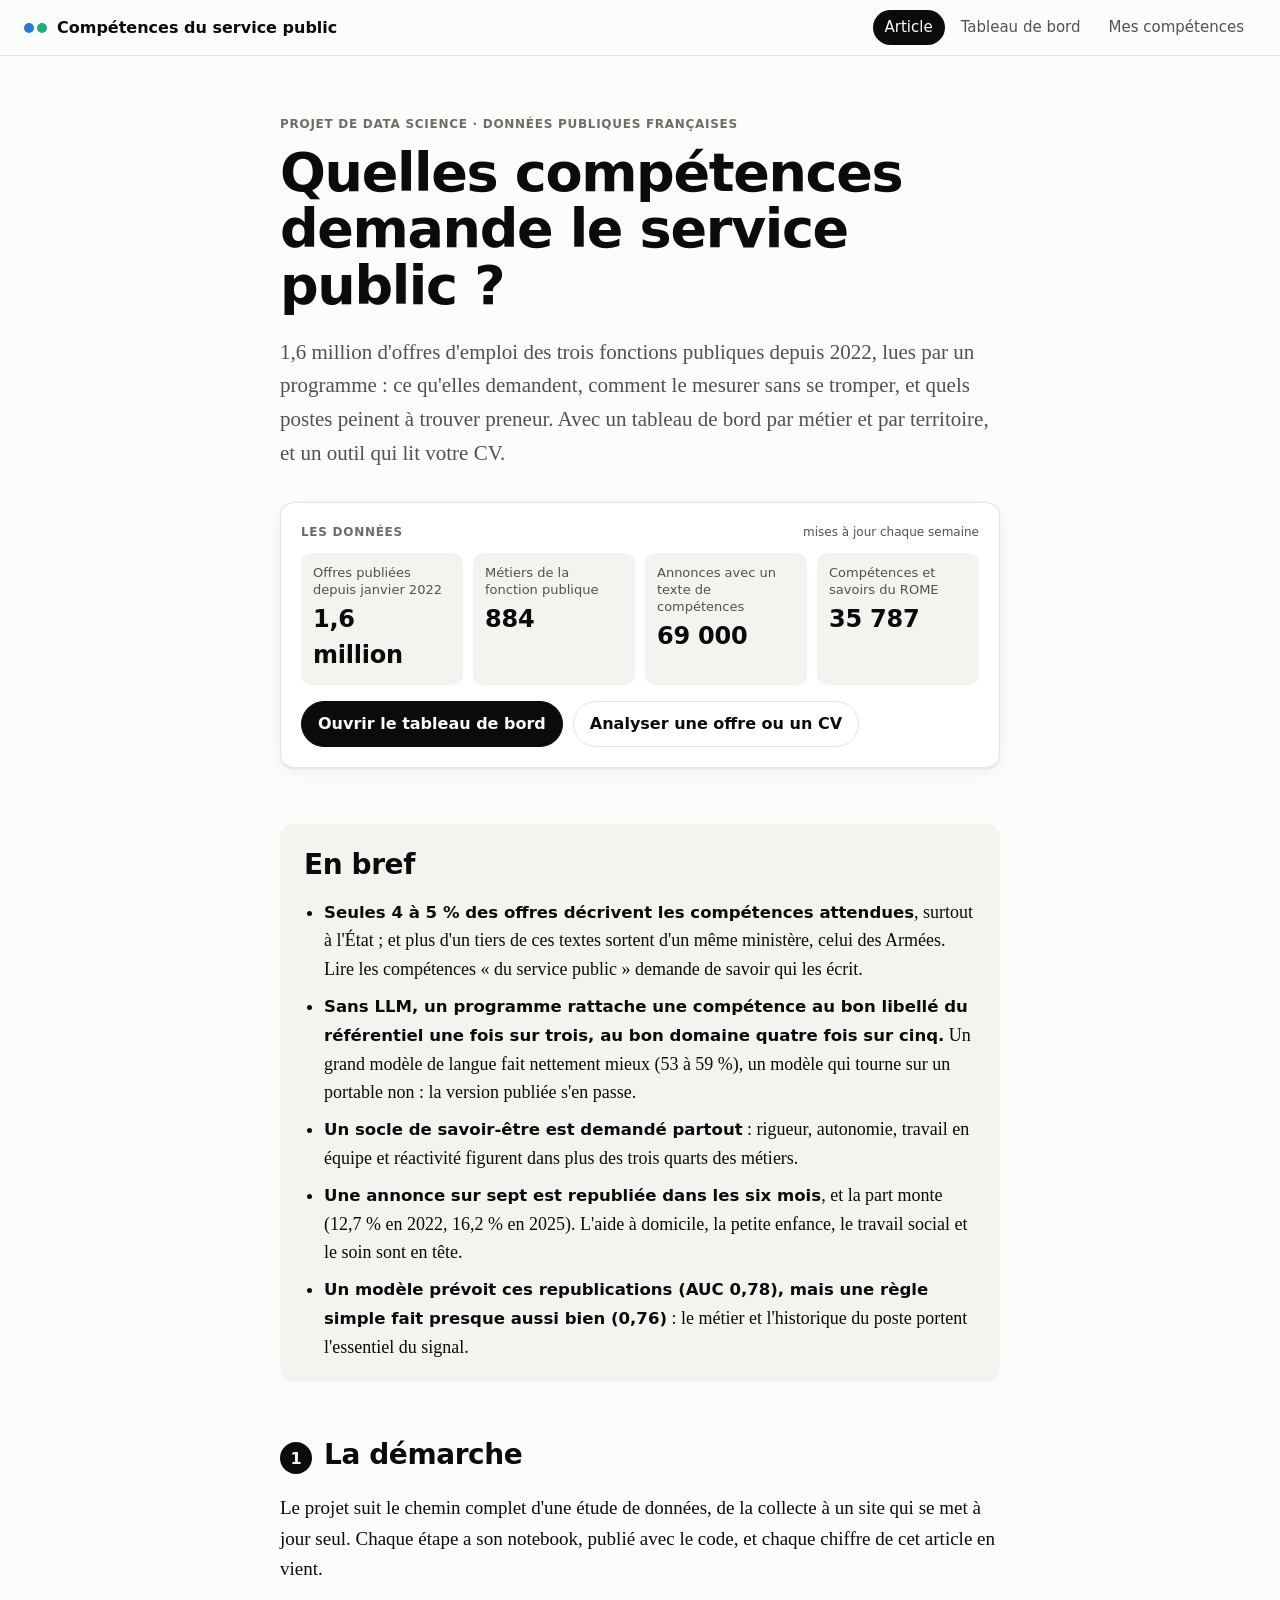
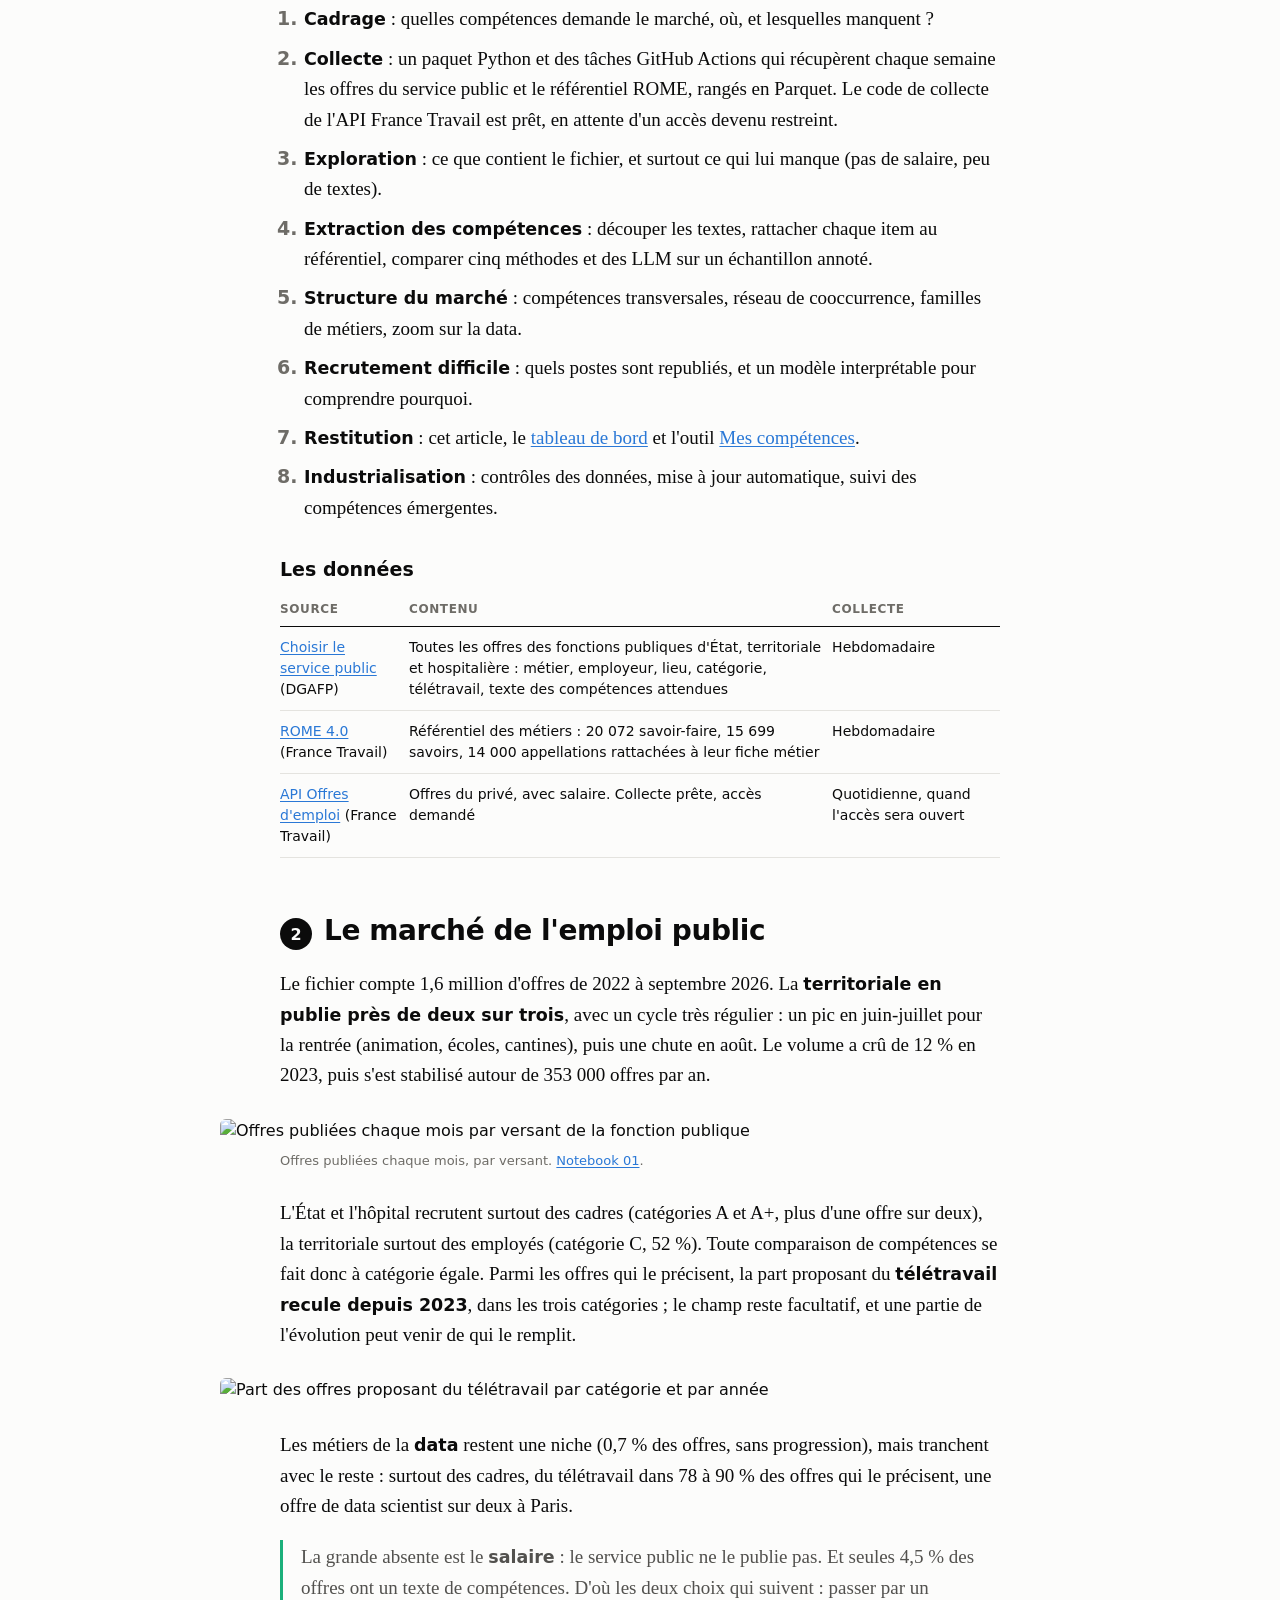
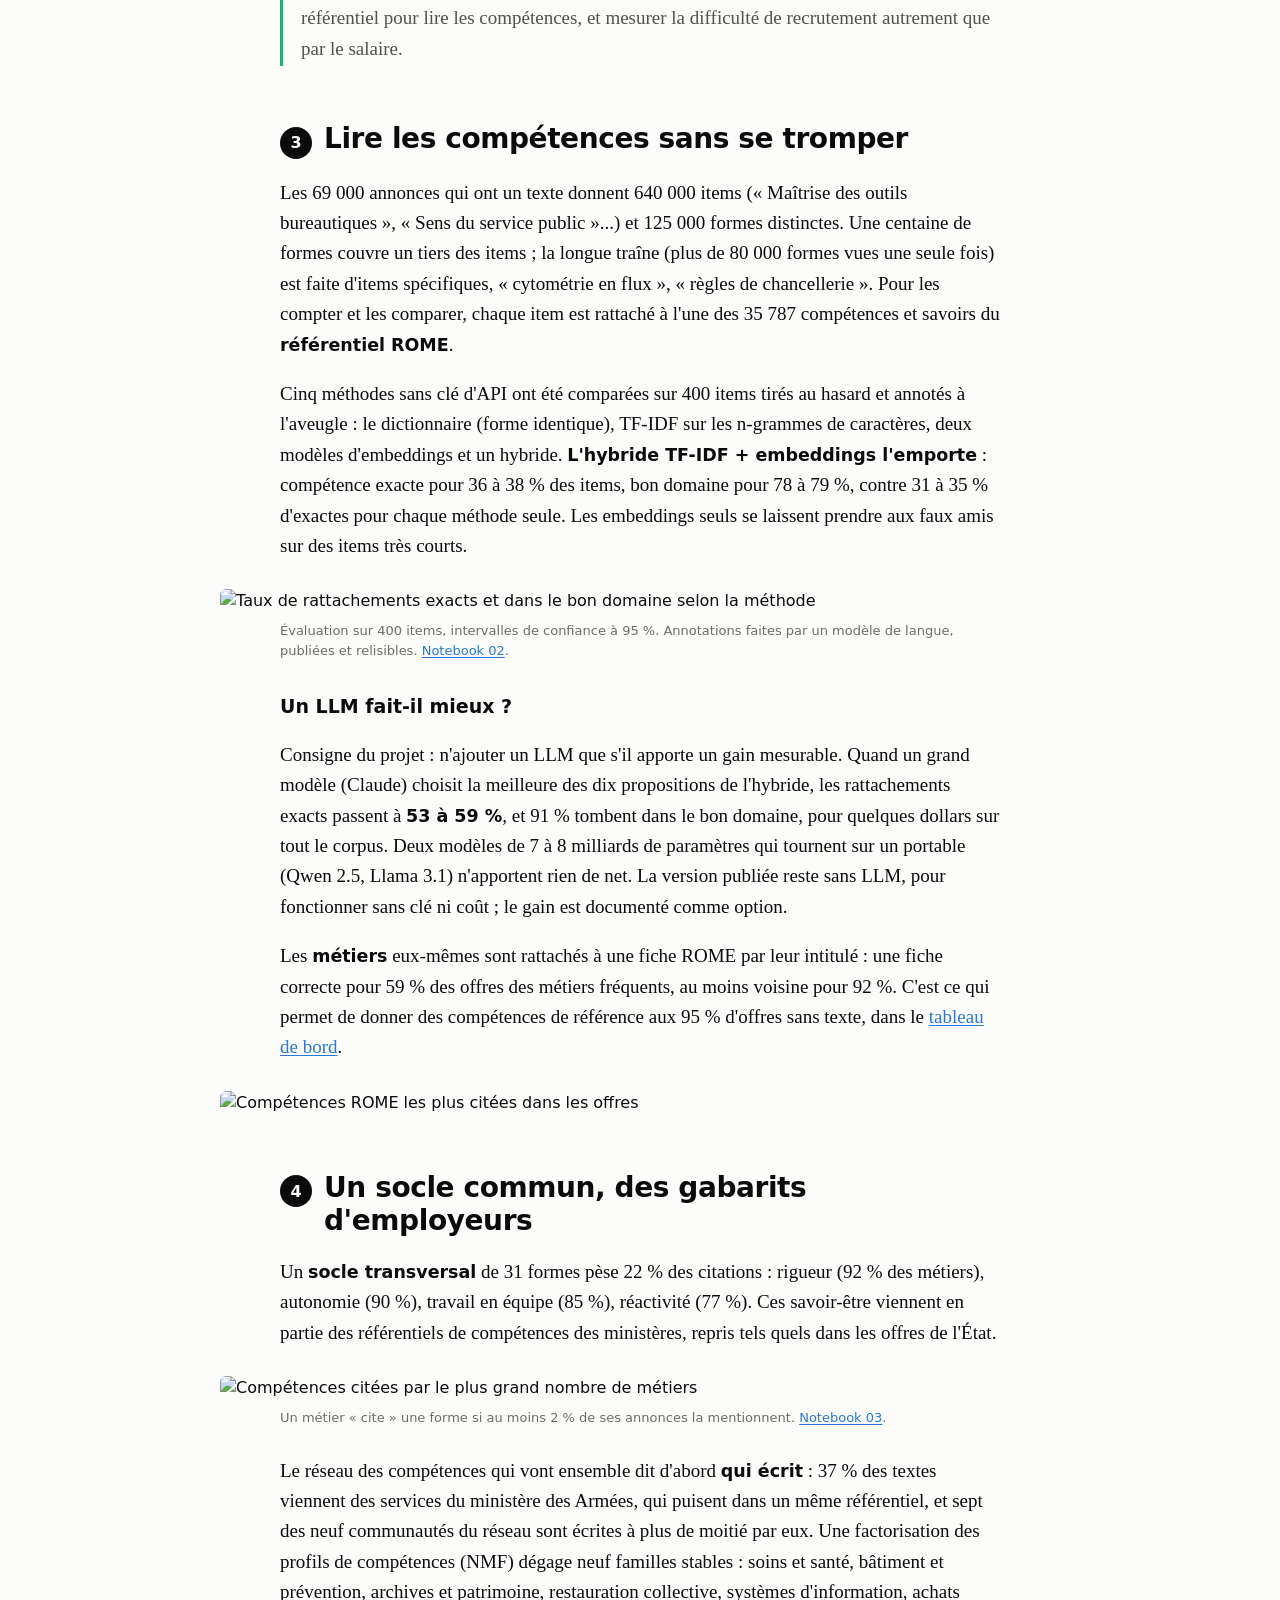
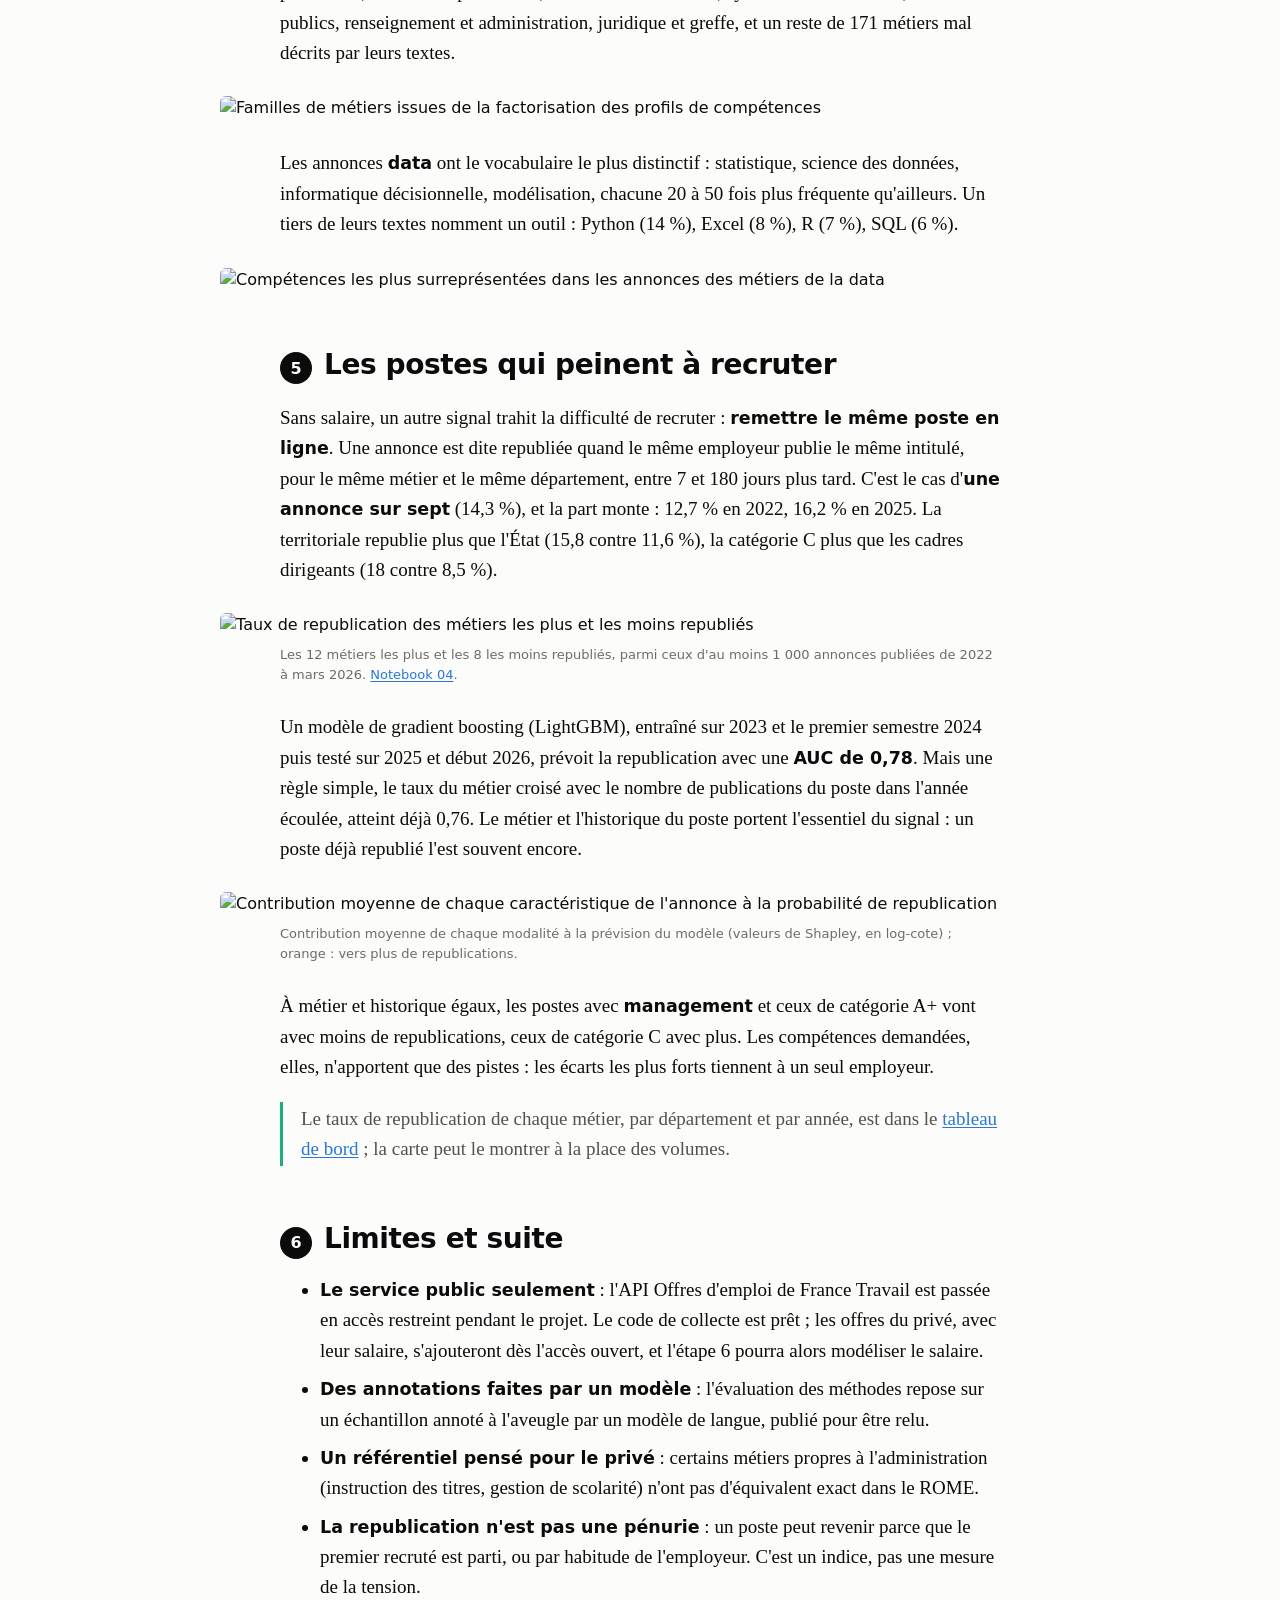
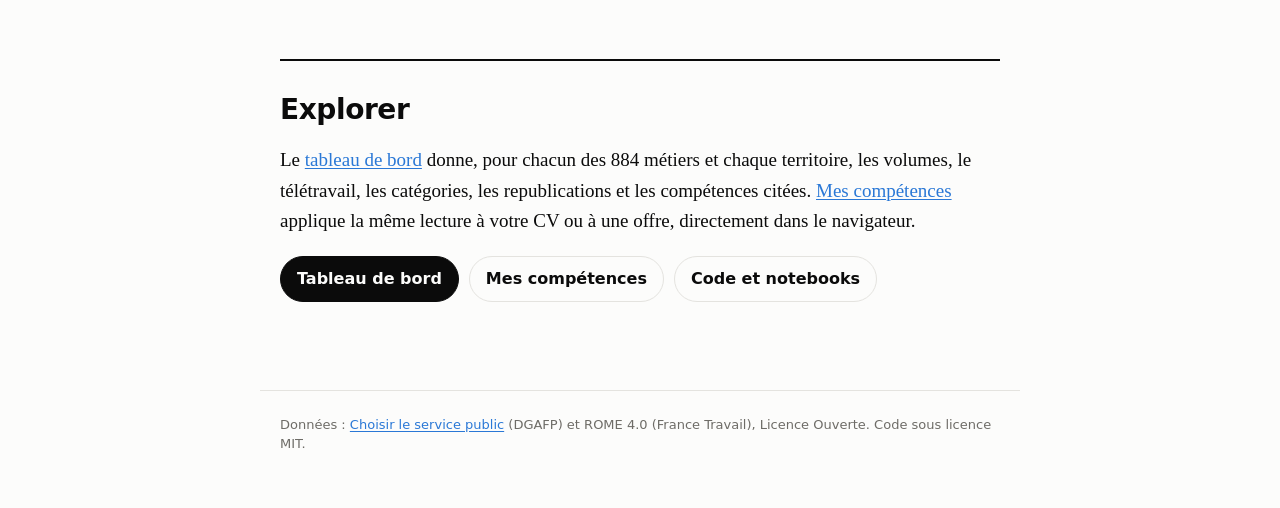
==== site/index.html @ 9ccea57e "Site : article, tableau de bord par métier et territoire, outil « Mes compétences » (étape 7) Co-Aut" ====
<!doctype html>
<html lang="fr">
<head>
  <meta charset="utf-8">
  <meta name="viewport" content="width=device-width, initial-scale=1">
  <title>Quelles compétences demande le service public ?</title>
  <meta name="description" content="Un projet de data science sur 1,6 million d'offres d'emploi de la fonction publique : extraire les compétences demandées par NLP, décrire le marché, repérer les postes qui peinent à recruter.">
  <link rel="icon" href="favicon.svg" type="image/svg+xml">
  <link rel="stylesheet" href="css/style.css">
  <link rel="stylesheet" href="css/article.css">
</head>
<body>
  <header class="entete">
    <a class="marque" href="index.html"><span class="pastilles"><i style="background:var(--bleu)"></i><i style="background:var(--aqua)"></i></span><span class="titre">Compétences du service public</span></a>
    <nav>
      <a href="index.html" aria-current="page">Article</a>
      <a href="tableau.html">Tableau de bord</a>
      <a href="outil.html">Mes compétences</a>
    </nav>
  </header>

  <main class="article">
    <section class="ouverture">
      <p class="etiquette">Projet de data science · données publiques françaises</p>
      <h1>Quelles compétences demande le service public&nbsp;?</h1>
      <p class="chapeau">1,6 million d'offres d'emploi des trois fonctions publiques depuis 2022, lues par un programme&nbsp;: ce qu'elles demandent, comment le mesurer sans se tromper, et quels postes peinent à trouver preneur. Avec un tableau de bord par métier et par territoire, et un outil qui lit votre CV.</p>

      <div class="bandeau">
        <div class="bandeau-tete">
          <span class="etiquette">Les données</span>
          <span class="tres-petit discret" id="maj">mises à jour chaque semaine</span>
        </div>
        <div class="tuiles">
          <div class="tuile"><span class="tuile-libelle">Offres publiées depuis janvier 2022</span><span class="tuile-valeur" data-chiffre="offres">1,6 million</span></div>
          <div class="tuile"><span class="tuile-libelle">Métiers de la fonction publique</span><span class="tuile-valeur" data-chiffre="metiers">884</span></div>
          <div class="tuile"><span class="tuile-libelle">Annonces avec un texte de compétences</span><span class="tuile-valeur" data-chiffre="textes">69 000</span></div>
          <div class="tuile"><span class="tuile-libelle">Compétences et savoirs du ROME</span><span class="tuile-valeur">35 787</span></div>
        </div>
        <div class="actions">
          <a class="bouton" href="tableau.html">Ouvrir le tableau de bord</a>
          <a class="bouton secondaire" href="outil.html">Analyser une offre ou un CV</a>
        </div>
      </div>
    </section>

    <section class="en-bref">
      <h2>En bref</h2>
      <ul>
        <li><b>Seules 4 à 5 % des offres décrivent les compétences attendues</b>, surtout à l'État&nbsp;; et plus d'un tiers de ces textes sortent d'un même ministère, celui des Armées. Lire les compétences « du service public » demande de savoir qui les écrit.</li>
        <li><b>Sans LLM, un programme rattache une compétence au bon libellé du référentiel une fois sur trois, au bon domaine quatre fois sur cinq.</b> Un grand modèle de langue fait nettement mieux (53 à 59&nbsp;%), un modèle qui tourne sur un portable non&nbsp;: la version publiée s'en passe.</li>
        <li><b>Un socle de savoir-être est demandé partout</b>&nbsp;: rigueur, autonomie, travail en équipe et réactivité figurent dans plus des trois quarts des métiers.</li>
        <li><b>Une annonce sur sept est republiée dans les six mois</b>, et la part monte (12,7&nbsp;% en 2022, 16,2&nbsp;% en 2025). L'aide à domicile, la petite enfance, le travail social et le soin sont en tête.</li>
        <li><b>Un modèle prévoit ces republications (AUC 0,78), mais une règle simple fait presque aussi bien (0,76)</b>&nbsp;: le métier et l'historique du poste portent l'essentiel du signal.</li>
      </ul>
    </section>

    <section>
      <h2><span class="numero">1</span>La démarche</h2>
      <p>Le projet suit le chemin complet d'une étude de données, de la collecte à un site qui se met à jour seul. Chaque étape a son notebook, publié avec le code, et chaque chiffre de cet article en vient.</p>
      <ol class="etapes">
        <li><b>Cadrage</b> : quelles compétences demande le marché, où, et lesquelles manquent&nbsp;?</li>
        <li><b>Collecte</b> : un paquet Python et des tâches GitHub Actions qui récupèrent chaque semaine les offres du service public et le référentiel ROME, rangés en Parquet. Le code de collecte de l'API France Travail est prêt, en attente d'un accès devenu restreint.</li>
        <li><b>Exploration</b> : ce que contient le fichier, et surtout ce qui lui manque (pas de salaire, peu de textes).</li>
        <li><b>Extraction des compétences</b> : découper les textes, rattacher chaque item au référentiel, comparer cinq méthodes et des LLM sur un échantillon annoté.</li>
        <li><b>Structure du marché</b> : compétences transversales, réseau de cooccurrence, familles de métiers, zoom sur la data.</li>
        <li><b>Recrutement difficile</b> : quels postes sont republiés, et un modèle interprétable pour comprendre pourquoi.</li>
        <li><b>Restitution</b> : cet article, le <a href="tableau.html">tableau de bord</a> et l'outil <a href="outil.html">Mes compétences</a>.</li>
        <li><b>Industrialisation</b> : contrôles des données, mise à jour automatique, suivi des compétences émergentes.</li>
      </ol>

      <h3>Les données</h3>
      <div class="tableau-defilant">
        <table class="sources">
          <thead><tr><th>Source</th><th>Contenu</th><th>Collecte</th></tr></thead>
          <tbody>
            <tr><td><a href="https://www.data.gouv.fr/datasets/les-offres-diffusees-sur-choisir-le-service-public">Choisir le service public</a> (DGAFP)</td><td>Toutes les offres des fonctions publiques d'État, territoriale et hospitalière : métier, employeur, lieu, catégorie, télétravail, texte des compétences attendues</td><td>Hebdomadaire</td></tr>
            <tr><td><a href="https://www.data.gouv.fr/datasets/repertoire-operationnel-des-metiers-et-des-emplois-rome">ROME 4.0</a> (France Travail)</td><td>Référentiel des métiers : 20 072 savoir-faire, 15 699 savoirs, 14 000 appellations rattachées à leur fiche métier</td><td>Hebdomadaire</td></tr>
            <tr><td><a href="https://francetravail.io/data/api/offres-emploi">API Offres d'emploi</a> (France Travail)</td><td>Offres du privé, avec salaire. Collecte prête, accès demandé</td><td>Quotidienne, quand l'accès sera ouvert</td></tr>
          </tbody>
        </table>
      </div>
    </section>

    <section>
      <h2><span class="numero">2</span>Le marché de l'emploi public</h2>
      <p>Le fichier compte 1,6 million d'offres de 2022 à septembre 2026. La <b>territoriale en publie près de deux sur trois</b>, avec un cycle très régulier&nbsp;: un pic en juin-juillet pour la rentrée (animation, écoles, cantines), puis une chute en août. Le volume a crû de 12&nbsp;% en 2023, puis s'est stabilisé autour de 353&nbsp;000 offres par an.</p>
      <figure>
        <img src="figures/02_offres_par_mois.png" alt="Offres publiées chaque mois par versant de la fonction publique" loading="lazy">
        <figcaption>Offres publiées chaque mois, par versant. <a href="https://github.com/nitescuale/offres-emploi-competences/blob/main/notebooks/01_exploration.ipynb">Notebook 01</a>.</figcaption>
      </figure>
      <p>L'État et l'hôpital recrutent surtout des cadres (catégories A et A+, plus d'une offre sur deux), la territoriale surtout des employés (catégorie C, 52&nbsp;%). Toute comparaison de compétences se fait donc à catégorie égale. Parmi les offres qui le précisent, la part proposant du <b>télétravail recule depuis 2023</b>, dans les trois catégories&nbsp;; le champ reste facultatif, et une partie de l'évolution peut venir de qui le remplit.</p>
      <figure>
        <img src="figures/05_teletravail.png" alt="Part des offres proposant du télétravail par catégorie et par année" loading="lazy">
      </figure>
      <p>Les métiers de la <b>data</b> restent une niche (0,7&nbsp;% des offres, sans progression), mais tranchent avec le reste&nbsp;: surtout des cadres, du télétravail dans 78 à 90&nbsp;% des offres qui le précisent, une offre de data scientist sur deux à Paris.</p>
      <p class="aparte">La grande absente est le <b>salaire</b>&nbsp;: le service public ne le publie pas. Et seules 4,5&nbsp;% des offres ont un texte de compétences. D'où les deux choix qui suivent&nbsp;: passer par un référentiel pour lire les compétences, et mesurer la difficulté de recrutement autrement que par le salaire.</p>
    </section>

    <section>
      <h2><span class="numero">3</span>Lire les compétences sans se tromper</h2>
      <p>Les 69&nbsp;000 annonces qui ont un texte donnent 640&nbsp;000 items (« Maîtrise des outils bureautiques », « Sens du service public »...) et 125&nbsp;000 formes distinctes. Une centaine de formes couvre un tiers des items&nbsp;; la longue traîne (plus de 80&nbsp;000 formes vues une seule fois) est faite d'items spécifiques, «&nbsp;cytométrie en flux&nbsp;», «&nbsp;règles de chancellerie&nbsp;». Pour les compter et les comparer, chaque item est rattaché à l'une des 35&nbsp;787 compétences et savoirs du <b>référentiel ROME</b>.</p>
      <p>Cinq méthodes sans clé d'API ont été comparées sur 400 items tirés au hasard et annotés à l'aveugle&nbsp;: le dictionnaire (forme identique), TF-IDF sur les n-grammes de caractères, deux modèles d'embeddings et un hybride. <b>L'hybride TF-IDF + embeddings l'emporte</b>&nbsp;: compétence exacte pour 36 à 38&nbsp;% des items, bon domaine pour 78 à 79&nbsp;%, contre 31 à 35&nbsp;% d'exactes pour chaque méthode seule. Les embeddings seuls se laissent prendre aux faux amis sur des items très courts.</p>
      <figure>
        <img src="figures/10_evaluation_methodes.png" alt="Taux de rattachements exacts et dans le bon domaine selon la méthode" loading="lazy">
        <figcaption>Évaluation sur 400 items, intervalles de confiance à 95&nbsp;%. Annotations faites par un modèle de langue, publiées et relisibles. <a href="https://github.com/nitescuale/offres-emploi-competences/blob/main/notebooks/02_competences.ipynb">Notebook 02</a>.</figcaption>
      </figure>
      <h3>Un LLM fait-il mieux&nbsp;?</h3>
      <p>Consigne du projet&nbsp;: n'ajouter un LLM que s'il apporte un gain mesurable. Quand un grand modèle (Claude) choisit la meilleure des dix propositions de l'hybride, les rattachements exacts passent à <b>53 à 59&nbsp;%</b>, et 91&nbsp;% tombent dans le bon domaine, pour quelques dollars sur tout le corpus. Deux modèles de 7 à 8 milliards de paramètres qui tournent sur un portable (Qwen 2.5, Llama 3.1) n'apportent rien de net. La version publiée reste sans LLM, pour fonctionner sans clé ni coût&nbsp;; le gain est documenté comme option.</p>
      <p>Les <b>métiers</b> eux-mêmes sont rattachés à une fiche ROME par leur intitulé&nbsp;: une fiche correcte pour 59&nbsp;% des offres des métiers fréquents, au moins voisine pour 92&nbsp;%. C'est ce qui permet de donner des compétences de référence aux 95&nbsp;% d'offres sans texte, dans le <a href="tableau.html">tableau de bord</a>.</p>
      <figure>
        <img src="figures/13_competences_top.png" alt="Compétences ROME les plus citées dans les offres" loading="lazy">
      </figure>
    </section>

    <section>
      <h2><span class="numero">4</span>Un socle commun, des gabarits d'employeurs</h2>
      <p>Un <b>socle transversal</b> de 31 formes pèse 22&nbsp;% des citations&nbsp;: rigueur (92&nbsp;% des métiers), autonomie (90&nbsp;%), travail en équipe (85&nbsp;%), réactivité (77&nbsp;%). Ces savoir-être viennent en partie des référentiels de compétences des ministères, repris tels quels dans les offres de l'État.</p>
      <figure>
        <img src="figures/14_competences_transversales.png" alt="Compétences citées par le plus grand nombre de métiers" loading="lazy">
        <figcaption>Un métier « cite » une forme si au moins 2&nbsp;% de ses annonces la mentionnent. <a href="https://github.com/nitescuale/offres-emploi-competences/blob/main/notebooks/03_structure.ipynb">Notebook 03</a>.</figcaption>
      </figure>
      <p>Le réseau des compétences qui vont ensemble dit d'abord <b>qui écrit</b>&nbsp;: 37&nbsp;% des textes viennent des services du ministère des Armées, qui puisent dans un même référentiel, et sept des neuf communautés du réseau sont écrites à plus de moitié par eux. Une factorisation des profils de compétences (NMF) dégage neuf familles stables&nbsp;: soins et santé, bâtiment et prévention, archives et patrimoine, restauration collective, systèmes d'information, achats publics, renseignement et administration, juridique et greffe, et un reste de 171 métiers mal décrits par leurs textes.</p>
      <figure>
        <img src="figures/17_familles_metiers.png" alt="Familles de métiers issues de la factorisation des profils de compétences" loading="lazy">
      </figure>
      <p>Les annonces <b>data</b> ont le vocabulaire le plus distinctif&nbsp;: statistique, science des données, informatique décisionnelle, modélisation, chacune 20 à 50 fois plus fréquente qu'ailleurs. Un tiers de leurs textes nomment un outil&nbsp;: Python (14&nbsp;%), Excel (8&nbsp;%), R (7&nbsp;%), SQL (6&nbsp;%).</p>
      <figure>
        <img src="figures/18_competences_data.png" alt="Compétences les plus surreprésentées dans les annonces des métiers de la data" loading="lazy">
      </figure>
    </section>

    <section>
      <h2><span class="numero">5</span>Les postes qui peinent à recruter</h2>
      <p>Sans salaire, un autre signal trahit la difficulté de recruter&nbsp;: <b>remettre le même poste en ligne</b>. Une annonce est dite republiée quand le même employeur publie le même intitulé, pour le même métier et le même département, entre 7 et 180 jours plus tard. C'est le cas d'<b>une annonce sur sept</b> (14,3&nbsp;%), et la part monte&nbsp;: 12,7&nbsp;% en 2022, 16,2&nbsp;% en 2025. La territoriale republie plus que l'État (15,8 contre 11,6&nbsp;%), la catégorie C plus que les cadres dirigeants (18 contre 8,5&nbsp;%).</p>
      <figure>
        <img src="figures/19_republication_metiers.png" alt="Taux de republication des métiers les plus et les moins republiés" loading="lazy">
        <figcaption>Les 12 métiers les plus et les 8 les moins republiés, parmi ceux d'au moins 1&nbsp;000 annonces publiées de 2022 à mars 2026. <a href="https://github.com/nitescuale/offres-emploi-competences/blob/main/notebooks/04_recrutement.ipynb">Notebook 04</a>.</figcaption>
      </figure>
      <p>Un modèle de gradient boosting (LightGBM), entraîné sur 2023 et le premier semestre 2024 puis testé sur 2025 et début 2026, prévoit la republication avec une <b>AUC de 0,78</b>. Mais une règle simple, le taux du métier croisé avec le nombre de publications du poste dans l'année écoulée, atteint déjà 0,76. Le métier et l'historique du poste portent l'essentiel du signal&nbsp;: un poste déjà republié l'est souvent encore.</p>
      <figure>
        <img src="figures/22_effets_republication.png" alt="Contribution moyenne de chaque caractéristique de l'annonce à la probabilité de republication" loading="lazy">
        <figcaption>Contribution moyenne de chaque modalité à la prévision du modèle (valeurs de Shapley, en log-cote)&nbsp;; orange&nbsp;: vers plus de republications.</figcaption>
      </figure>
      <p>À métier et historique égaux, les postes avec <b>management</b> et ceux de catégorie A+ vont avec moins de republications, ceux de catégorie C avec plus. Les compétences demandées, elles, n'apportent que des pistes&nbsp;: les écarts les plus forts tiennent à un seul employeur.</p>
      <p class="aparte">Le taux de republication de chaque métier, par département et par année, est dans le <a href="tableau.html">tableau de bord</a>&nbsp;; la carte peut le montrer à la place des volumes.</p>
    </section>

    <section>
      <h2><span class="numero">6</span>Limites et suite</h2>
      <ul>
        <li><b>Le service public seulement</b>&nbsp;: l'API Offres d'emploi de France Travail est passée en accès restreint pendant le projet. Le code de collecte est prêt&nbsp;; les offres du privé, avec leur salaire, s'ajouteront dès l'accès ouvert, et l'étape 6 pourra alors modéliser le salaire.</li>
        <li><b>Des annotations faites par un modèle</b>&nbsp;: l'évaluation des méthodes repose sur un échantillon annoté à l'aveugle par un modèle de langue, publié pour être relu.</li>
        <li><b>Un référentiel pensé pour le privé</b>&nbsp;: certains métiers propres à l'administration (instruction des titres, gestion de scolarité) n'ont pas d'équivalent exact dans le ROME.</li>
        <li><b>La republication n'est pas une pénurie</b>&nbsp;: un poste peut revenir parce que le premier recruté est parti, ou par habitude de l'employeur. C'est un indice, pas une mesure de la tension.</li>
      </ul>
    </section>

    <section class="conclusion">
      <h2>Explorer</h2>
      <p>Le <a href="tableau.html">tableau de bord</a> donne, pour chacun des 884 métiers et chaque territoire, les volumes, le télétravail, les catégories, les republications et les compétences citées. <a href="outil.html">Mes compétences</a> applique la même lecture à votre CV ou à une offre, directement dans le navigateur.</p>
      <div class="liens">
        <a class="bouton" href="tableau.html">Tableau de bord</a>
        <a class="bouton secondaire" href="outil.html">Mes compétences</a>
        <a class="bouton secondaire" href="https://github.com/nitescuale/offres-emploi-competences">Code et notebooks</a>
      </div>
    </section>
  </main>

  <footer class="pied">
    <p>Données : <a href="https://www.data.gouv.fr/datasets/les-offres-diffusees-sur-choisir-le-service-public">Choisir le service public</a> (DGAFP) et ROME 4.0 (France Travail), Licence Ouverte. Code sous licence MIT.</p>
  </footer>

  <script src="js/commun.js"></script>
  <script src="js/article.js"></script>
</body>
</html>
---- site/css/style.css ----
/* Quelles compétences demande le service public ? Feuille de style commune aux pages du site. */

:root {
  --fond: #fcfcfb;
  --surface: #ffffff;
  --surface-2: #f4f3ef;
  --texte: #0b0b0b;
  --texte-2: #52514e;
  --texte-3: #6e6c67;
  --grille: #e4e3df;
  --bleu: #2a78d6;
  --orange: #eb6834;
  --aqua: #1baf7a;
  --rouge: #c8402a;
  --bleu-pale: #cde2fb;
  --alerte-fond: #fdf0e8;
  --alerte-texte: #8a3a16;
  --rayon: 10px;
  --ombre: 0 1px 2px rgba(11, 11, 11, 0.06), 0 4px 16px rgba(11, 11, 11, 0.06);
  --entete: rgba(252, 252, 251, 0.92);
  --sans: system-ui, -apple-system, "Segoe UI", Roboto, "Helvetica Neue", Arial, sans-serif;
  --serif: "Iowan Old Style", "Charter", "Source Serif Pro", Georgia, "Times New Roman", serif;
  color-scheme: light;
}

/* Mode sombre : mêmes teintes, pas d'inversion automatique (palette de référence, pas sombres) */
@media (prefers-color-scheme: dark) {
  :root {
    --fond: #121211;
    --surface: #1a1a19;
    --surface-2: #242422;
    --texte: #f0efec;
    --texte-2: #c3c2b7;
    --texte-3: #9a988f;
    --grille: #33332f;
    --bleu: #3987e5;
    --orange: #d95926;
    --aqua: #199e70;
    --rouge: #e66767;
    --bleu-pale: #1c3557;
    --alerte-fond: #3a2418;
    --alerte-texte: #f2b797;
    --ombre: 0 1px 2px rgba(0, 0, 0, 0.4), 0 4px 16px rgba(0, 0, 0, 0.3);
    --entete: rgba(18, 18, 17, 0.92);
    color-scheme: dark;
  }
}

* { box-sizing: border-box; }
html { -webkit-text-size-adjust: 100%; }
body {
  margin: 0;
  background: var(--fond);
  color: var(--texte);
  font-family: var(--sans);
  font-size: 16px;
  line-height: 1.5;
}
a { color: var(--bleu); text-underline-offset: 2px; }
a:hover { text-decoration-thickness: 2px; }
[hidden] { display: none !important; }

/* En-tête */
.entete {
  position: sticky;
  top: 0;
  z-index: 1000;
  display: flex;
  align-items: center;
  gap: 24px;
  padding: 0 24px;
  height: 56px;
  background: var(--entete);
  backdrop-filter: blur(8px);
  border-bottom: 1px solid var(--grille);
}
.entete .marque { display: flex; align-items: center; gap: 10px; font-weight: 700; color: var(--texte); text-decoration: none; white-space: nowrap; }
.entete .marque .pastilles { display: inline-flex; gap: 3px; }
.entete .marque .pastilles i { width: 10px; height: 10px; border-radius: 50%; display: block; }
.entete nav { display: flex; gap: 4px; margin-left: auto; }
.entete nav a { padding: 6px 12px; border-radius: 999px; color: var(--texte-2); text-decoration: none; font-size: 15px; white-space: nowrap; }
.entete nav a:hover { background: var(--surface-2); color: var(--texte); }
.entete nav a[aria-current="page"] { background: var(--texte); color: var(--fond); }
@media (max-width: 760px) {
  .entete { padding: 0 16px; gap: 12px; }
  .entete .marque .titre { display: none; }
  .entete nav { overflow-x: auto; }
  .entete nav a { padding: 6px 8px; font-size: 13px; }
}

/* Éléments communs */
.etiquette { font-size: 12px; font-weight: 600; letter-spacing: 0.06em; text-transform: uppercase; color: var(--texte-3); }
.chiffre { font-variant-numeric: tabular-nums; }
.discret { color: var(--texte-2); }
.petit { font-size: 14px; }
.tres-petit { font-size: 12px; }

.bouton {
  display: inline-flex;
  align-items: center;
  justify-content: center;
  gap: 8px;
  padding: 10px 16px;
  border: 1px solid var(--texte);
  border-radius: 999px;
  background: var(--texte);
  color: var(--fond);
  font: inherit;
  font-weight: 600;
  text-decoration: none;
  cursor: pointer;
}
.bouton:hover { opacity: 0.88; }
.bouton.secondaire { background: transparent; color: var(--texte); border-color: var(--grille); }
.bouton.secondaire:hover { background: var(--surface-2); opacity: 1; }
.bouton:disabled { opacity: 0.5; cursor: wait; }

label { display: block; font-size: 14px; font-weight: 600; margin-bottom: 4px; }
input, select, textarea {
  width: 100%;
  padding: 9px 12px;
  border: 1px solid var(--grille);
  border-radius: 8px;
  background: var(--surface);
  color: var(--texte);
  font: inherit;
  font-size: 15px;
}
input:focus, select:focus, textarea:focus { outline: 2px solid var(--bleu); outline-offset: -1px; border-color: transparent; }

.panneau { background: var(--surface); border: 1px solid var(--grille); border-radius: 14px; padding: 18px 20px; }
.panneau h2 { font-size: 17px; margin: 0 0 2px; }
.panneau .sous-titre { font-size: 13px; color: var(--texte-2); margin: 0 0 14px; }
.alerte { padding: 10px 12px; border-radius: 8px; background: var(--alerte-fond); color: var(--alerte-texte); font-size: 14px; }

/* Barres horizontales : une piste grise, un remplissage, la valeur à droite */
.barres { display: grid; gap: 7px; }
.barre { display: grid; grid-template-columns: minmax(0, 1fr) 120px 52px; align-items: center; gap: 10px; font-size: 14px; }
.barre .nom { overflow: hidden; text-overflow: ellipsis; white-space: nowrap; }
.barre .nom small { display: block; color: var(--texte-3); font-size: 12px; overflow: hidden; text-overflow: ellipsis; }
.barre .piste { height: 10px; background: var(--surface-2); border-radius: 4px; position: relative; overflow: hidden; }
.barre .remplissage { position: absolute; top: 0; bottom: 0; left: 0; border-radius: 0 4px 4px 0; background: var(--bleu); }
.barre .valeur { font-variant-numeric: tabular-nums; text-align: right; color: var(--texte-2); }
@media (max-width: 520px) { .barre { grid-template-columns: minmax(0, 1fr) 64px 48px; } }

/* Info-bulle des graphiques */
.bulle {
  position: fixed;
  z-index: 2000;
  pointer-events: none;
  padding: 8px 10px;
  border-radius: 8px;
  background: var(--surface);
  border: 1px solid var(--grille);
  box-shadow: var(--ombre);
  font-size: 13px;
  line-height: 1.4;
  max-width: 260px;
}
.bulle b { font-variant-numeric: tabular-nums; }

.pied { max-width: 1180px; margin: 0 auto; padding: 24px 20px 48px; border-top: 1px solid var(--grille); }
.pied p { font-size: 13px; color: var(--texte-3); margin: 0 0 6px; }
---- site/css/article.css ----
/* L'article : une colonne de lecture, des figures un peu plus larges */

.article { max-width: 760px; margin: 0 auto; padding: 48px 20px 32px; }
.article section { margin: 0 0 56px; scroll-margin-top: 72px; }
.article h1 { font-size: clamp(34px, 6.5vw, 54px); line-height: 1.05; letter-spacing: -0.025em; margin: 8px 0 16px; }
.article h2 { font-size: 28px; line-height: 1.2; letter-spacing: -0.015em; margin: 0 0 16px; display: flex; align-items: baseline; gap: 12px; }
.article h3 { font-size: 19px; margin: 32px 0 8px; }
.article p, .article li { font-family: var(--serif); font-size: 19px; line-height: 1.6; }
.article li { margin-bottom: 8px; }
.article b { font-family: var(--sans); font-size: 0.92em; font-weight: 700; }
.numero { flex: none; display: inline-grid; place-items: center; width: 32px; height: 32px; border-radius: 50%; background: var(--texte); color: var(--fond); font-size: 16px; letter-spacing: 0; }
.chapeau { font-size: 21px !important; color: var(--texte-2); }

/* Les figures sont des PNG sur fond clair : en mode sombre, elles gardent un cadre clair */
.article figure { margin: 28px -60px; }
.article figure img { width: 100%; height: auto; display: block; border-radius: 6px; background: #fcfcfb; }
.article figcaption { font-family: var(--sans); font-size: 13px; color: var(--texte-3); margin-top: 8px; padding: 0 60px; }
@media (max-width: 900px) { .article figure { margin: 24px 0; } .article figcaption { padding: 0; } }

.aparte { border-left: 3px solid var(--aqua); padding: 2px 0 2px 18px; color: var(--texte-2); }

.bandeau { margin-top: 32px; padding: 20px; border: 1px solid var(--grille); border-radius: 14px; background: var(--surface); box-shadow: var(--ombre); }
.bandeau-tete { display: flex; justify-content: space-between; align-items: baseline; gap: 12px; margin-bottom: 12px; }
.tuiles { display: grid; grid-template-columns: repeat(4, 1fr); gap: 10px; }
.article .etiquette { font-family: var(--sans); font-size: 12px; line-height: 1.4; }
.tuile { display: flex; flex-direction: column; gap: 2px; padding: 12px; border-radius: 10px; background: var(--surface-2); }
.tuile-libelle { font-size: 13px; color: var(--texte-2); line-height: 1.3; min-height: 2.6em; }
.tuile-valeur { font-size: 24px; font-weight: 700; font-variant-numeric: tabular-nums; letter-spacing: -0.01em; }
.actions { display: flex; flex-wrap: wrap; gap: 10px; margin-top: 16px; }
@media (max-width: 760px) { .tuiles { grid-template-columns: 1fr 1fr; } }

.en-bref { padding: 24px 24px 12px; background: var(--surface-2); border-radius: 14px; }
.en-bref ul { padding-left: 20px; margin: 0; }
.en-bref li { font-size: 18px; }

.etapes { padding-left: 24px; }
.etapes li::marker { font-family: var(--sans); font-weight: 700; color: var(--texte-3); }

.tableau-defilant { overflow-x: auto; }
.sources { width: 100%; border-collapse: collapse; font-size: 14px; min-width: 520px; }
.sources th { text-align: left; font-size: 12px; text-transform: uppercase; letter-spacing: 0.05em; color: var(--texte-3); padding: 8px 10px 8px 0; border-bottom: 1px solid var(--texte); }
.sources td { padding: 10px 10px 10px 0; border-bottom: 1px solid var(--grille); vertical-align: top; }

.conclusion { border-top: 2px solid var(--texte); padding-top: 32px; }
.liens { display: flex; flex-wrap: wrap; gap: 10px; }
.liens .bouton { font-family: var(--sans); font-size: 16px; }

.article + .pied { max-width: 760px; }

@media (max-width: 640px) {
  .article { padding-top: 32px; }
  .article p, .article li { font-size: 17px; }
  .chapeau { font-size: 18px !important; }
  .article h2 { font-size: 24px; }
  .tuile-valeur { font-size: 20px; }
}
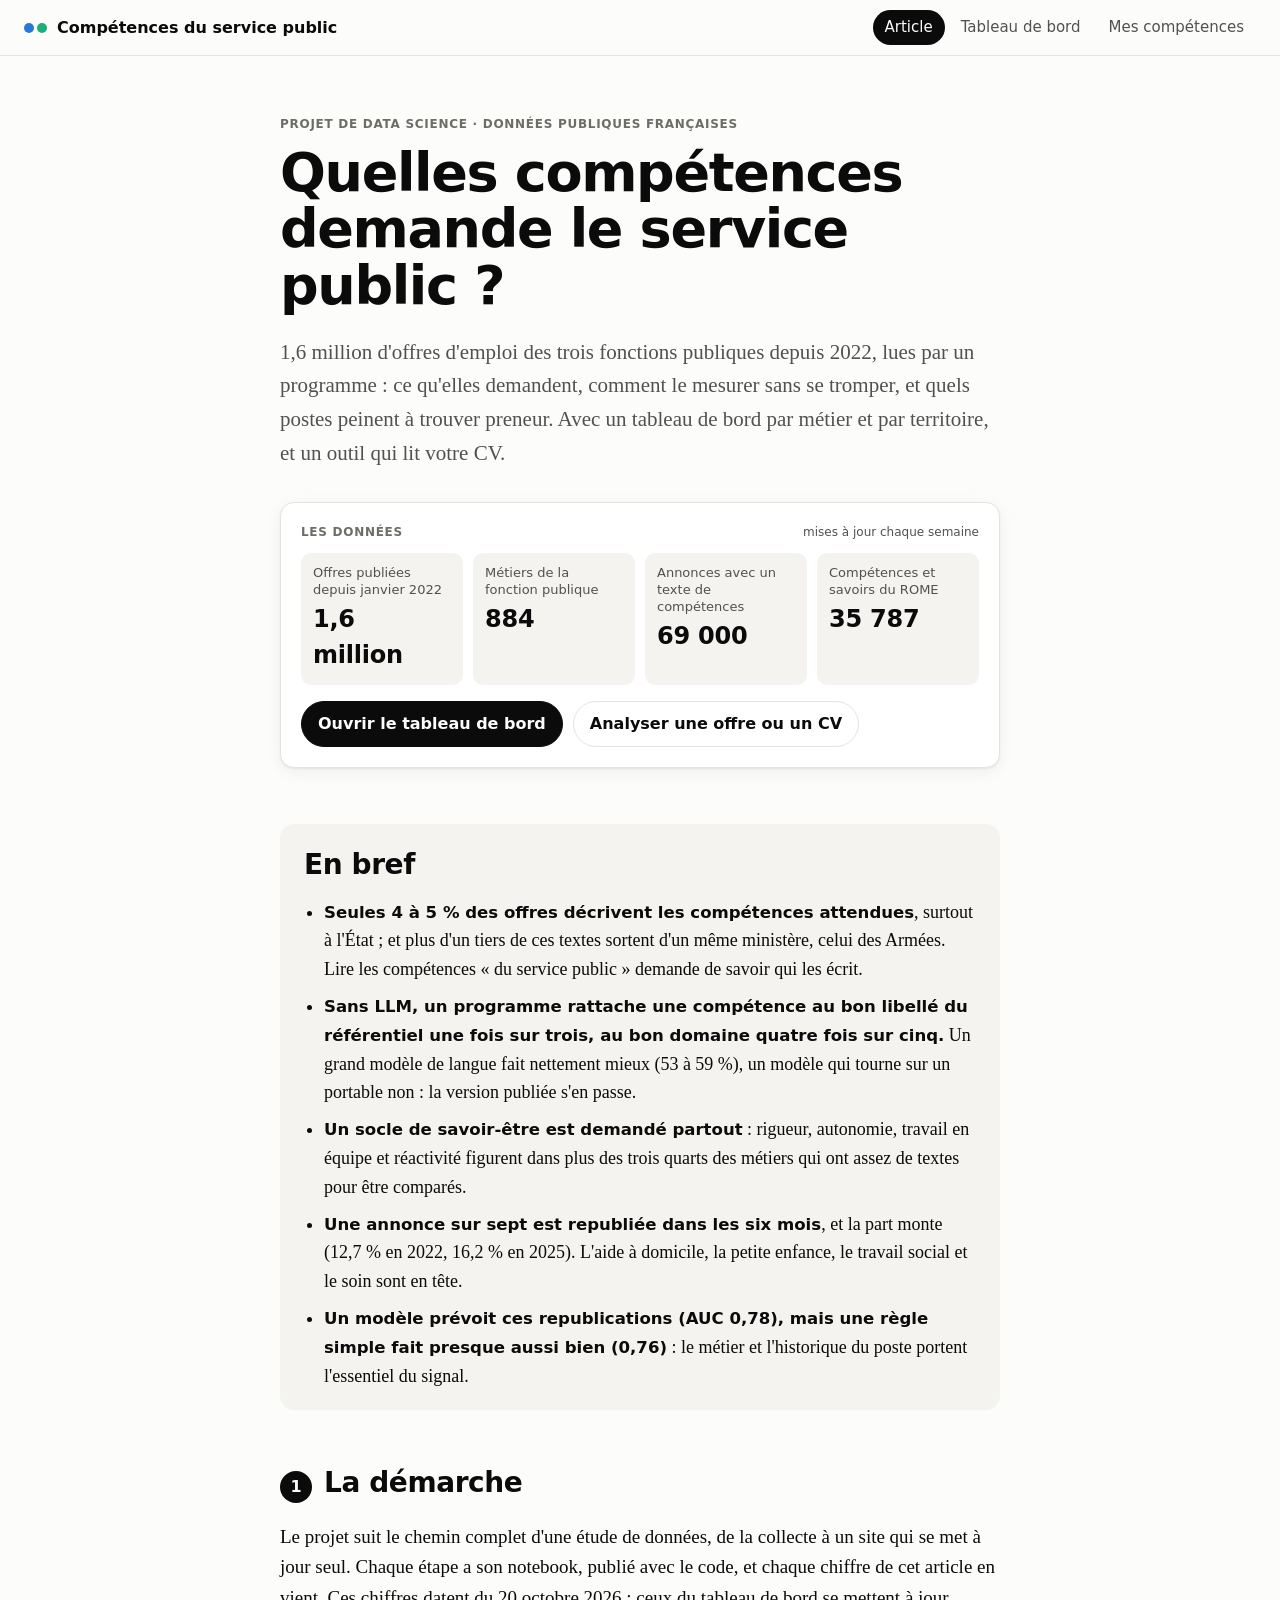
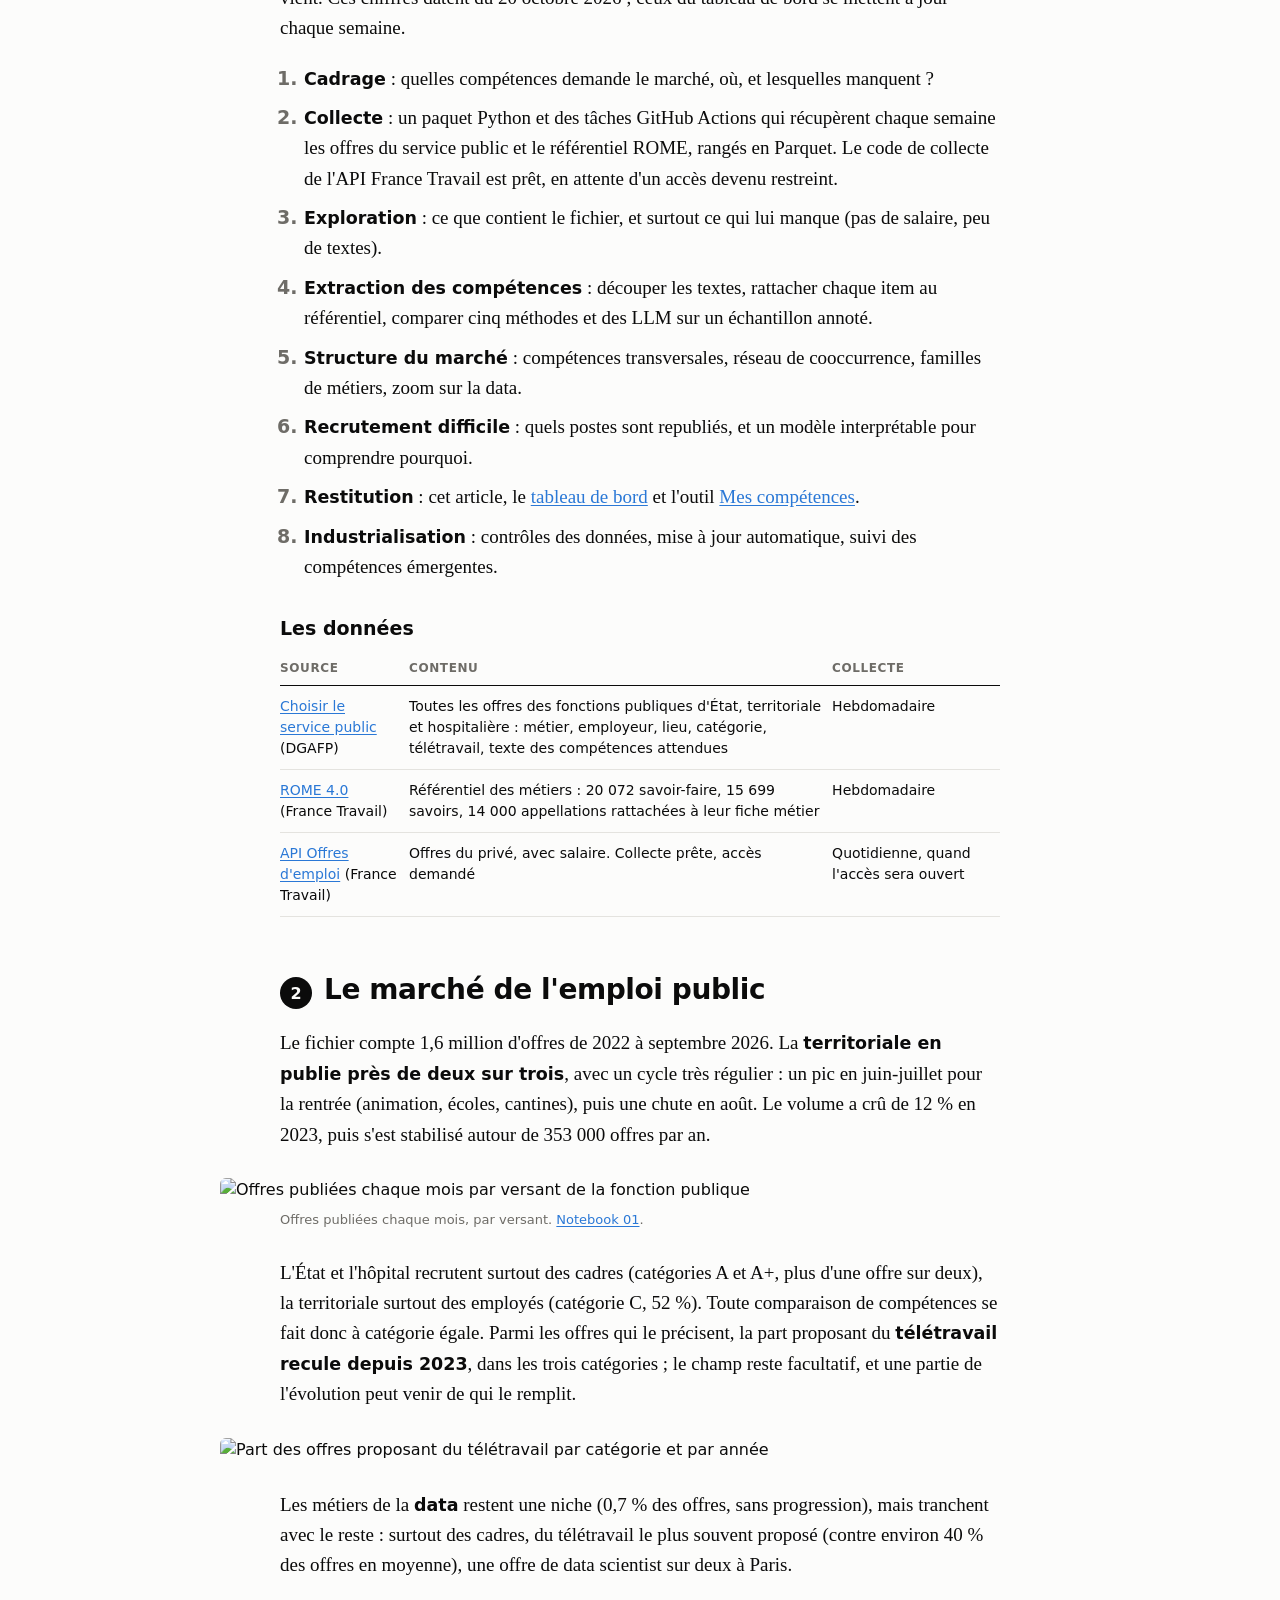
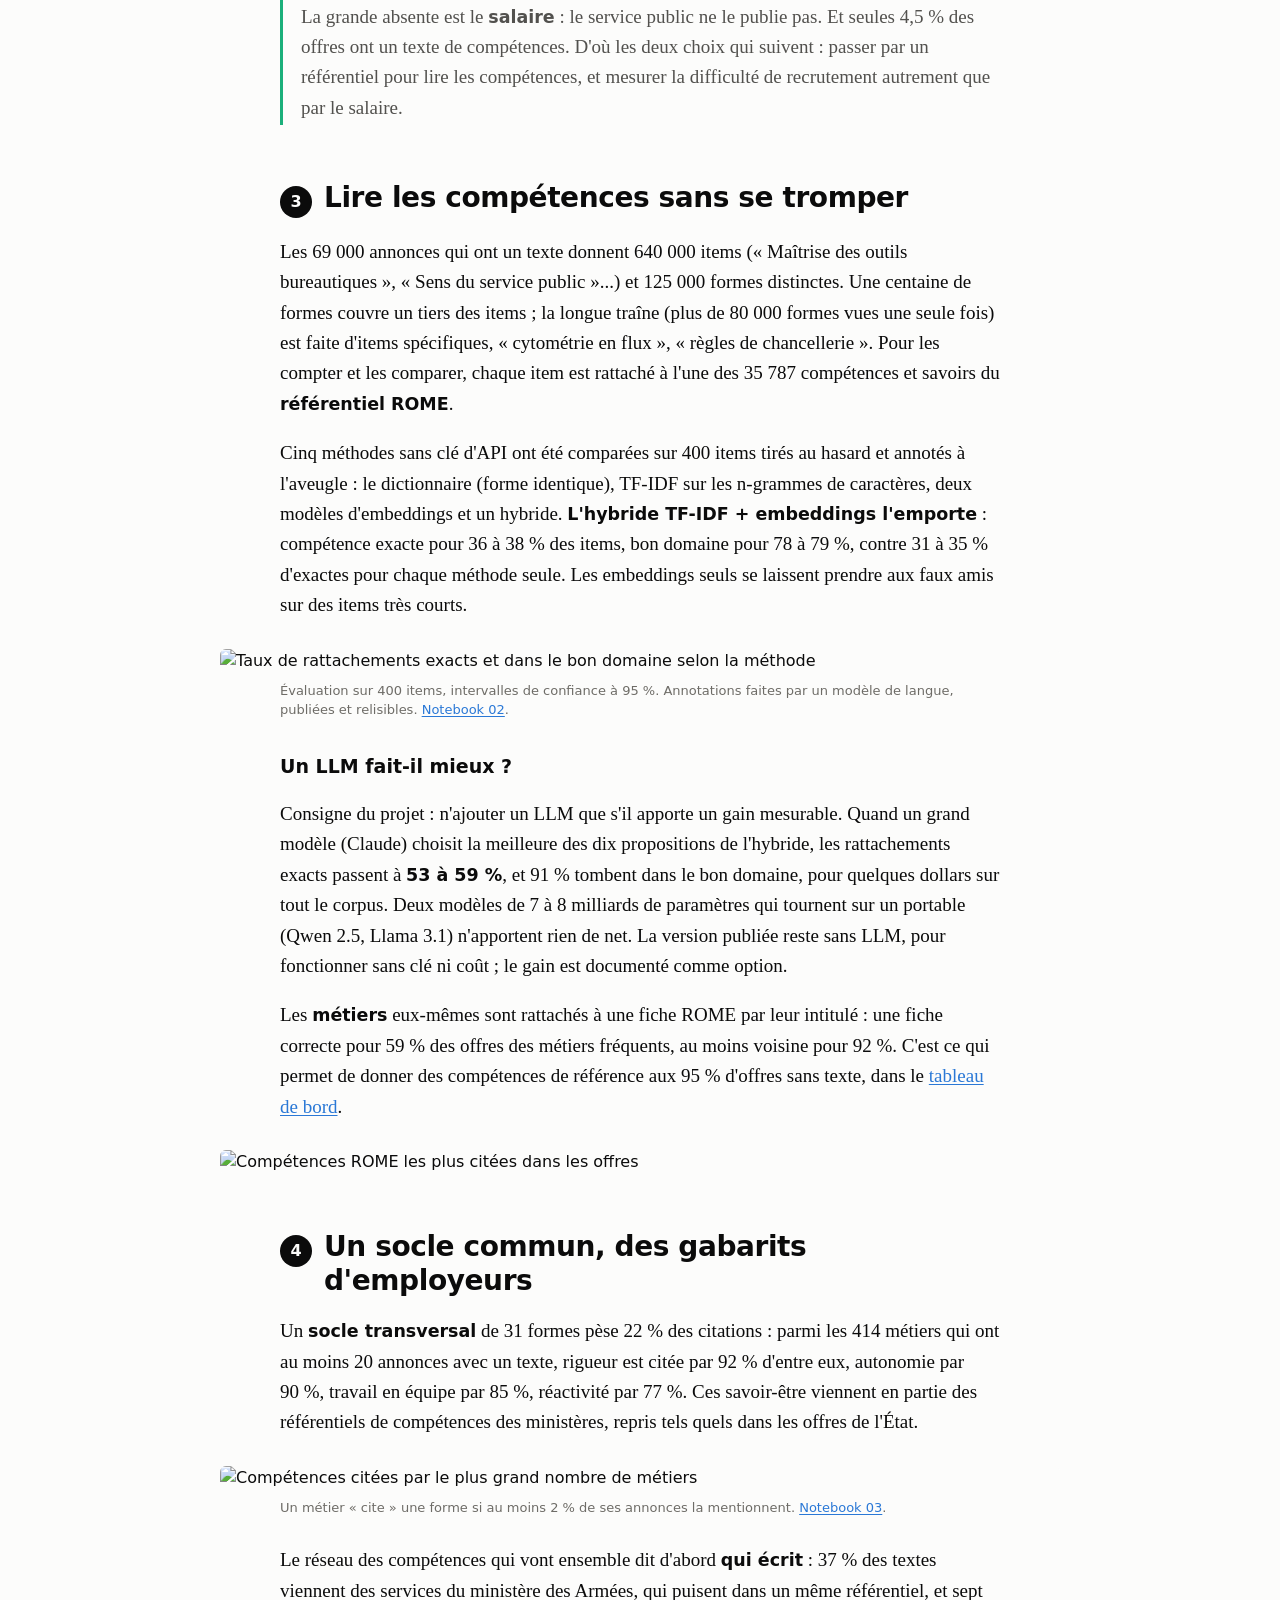
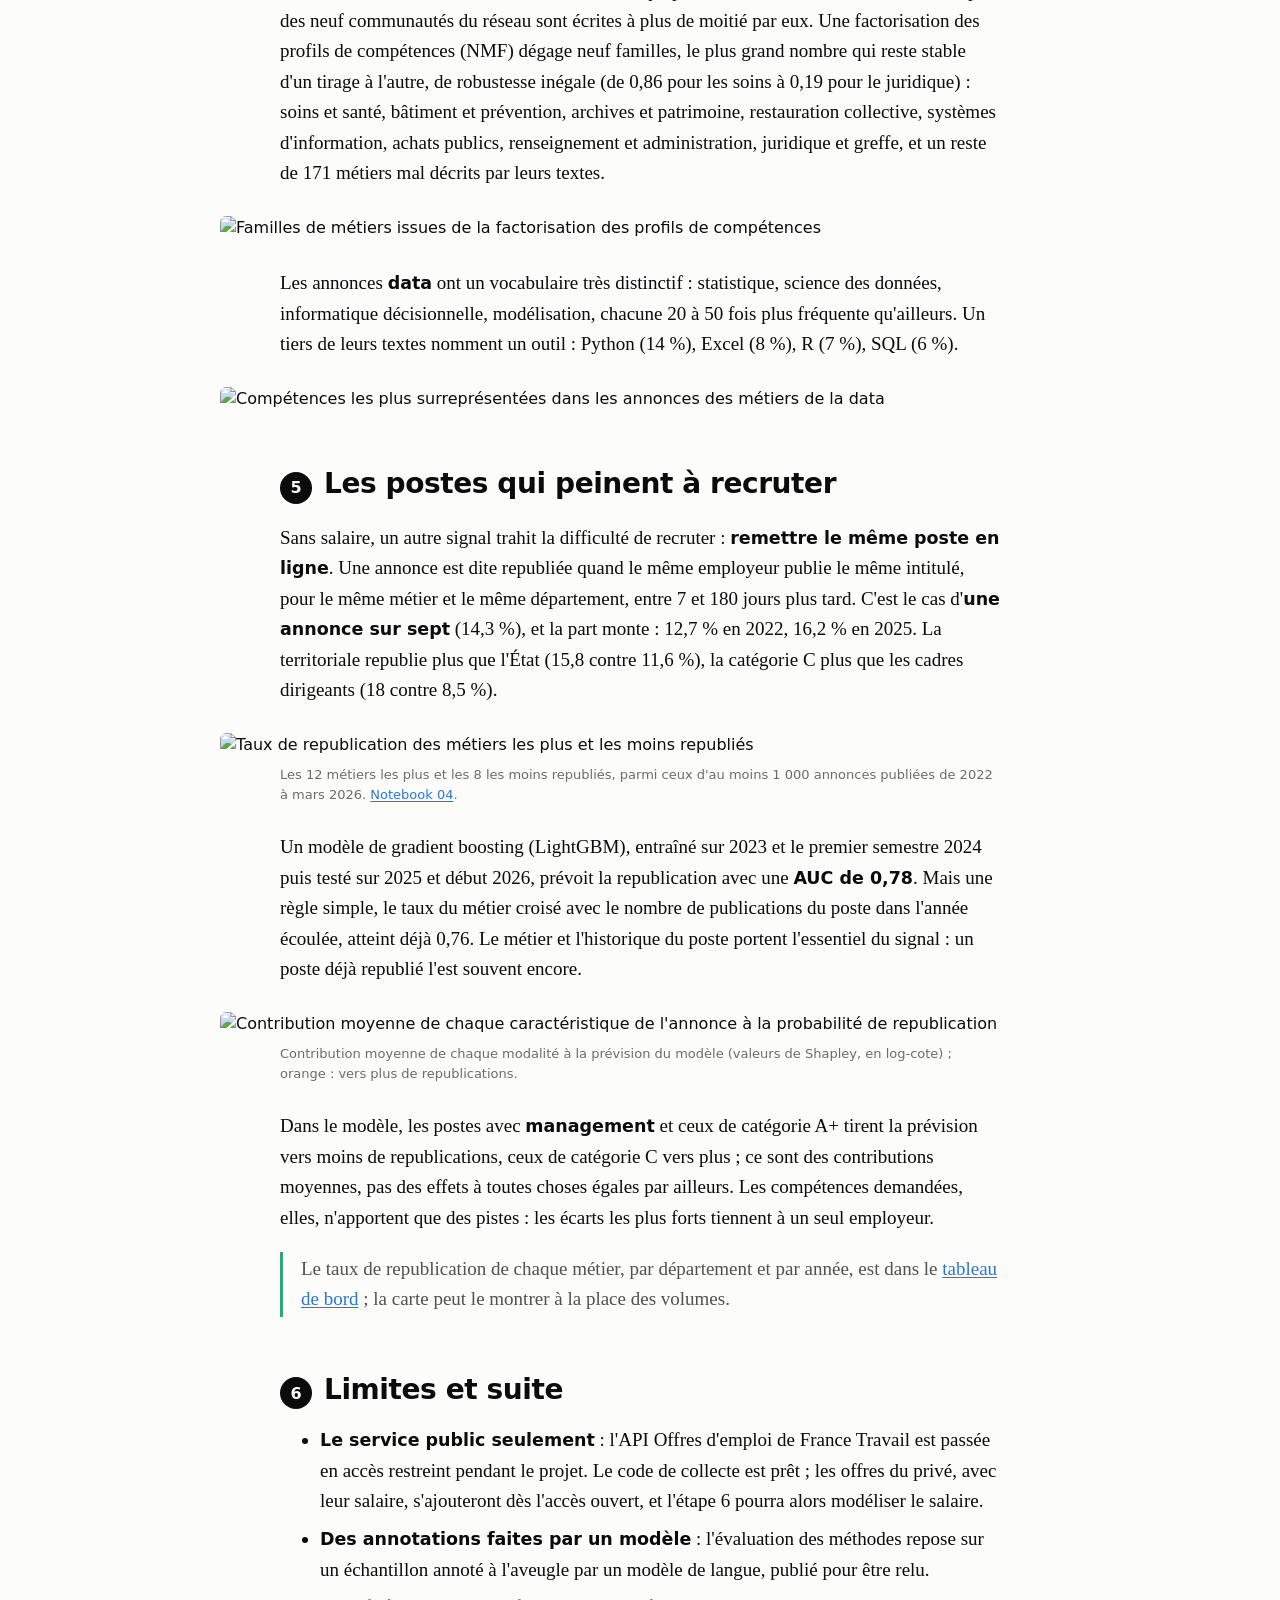
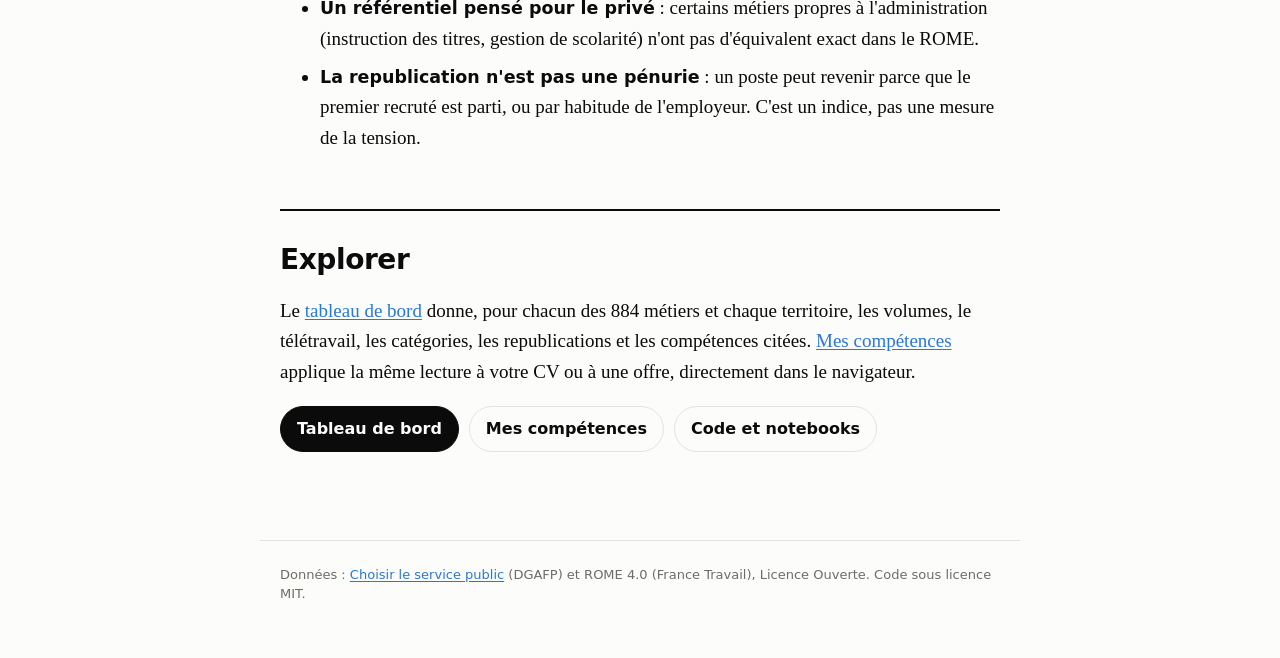
==== commit 15b29e34: "Site : corrections de relecture (étiquettes de confiance de l'outil, identifiants de métier stables," ====
--- a/site/index.html
+++ b/site/index.html
@@ -48,7 +48,7 @@
       <ul>
         <li><b>Seules 4 à 5 % des offres décrivent les compétences attendues</b>, surtout à l'État&nbsp;; et plus d'un tiers de ces textes sortent d'un même ministère, celui des Armées. Lire les compétences « du service public » demande de savoir qui les écrit.</li>
         <li><b>Sans LLM, un programme rattache une compétence au bon libellé du référentiel une fois sur trois, au bon domaine quatre fois sur cinq.</b> Un grand modèle de langue fait nettement mieux (53 à 59&nbsp;%), un modèle qui tourne sur un portable non&nbsp;: la version publiée s'en passe.</li>
-        <li><b>Un socle de savoir-être est demandé partout</b>&nbsp;: rigueur, autonomie, travail en équipe et réactivité figurent dans plus des trois quarts des métiers.</li>
+        <li><b>Un socle de savoir-être est demandé partout</b>&nbsp;: rigueur, autonomie, travail en équipe et réactivité figurent dans plus des trois quarts des métiers qui ont assez de textes pour être comparés.</li>
         <li><b>Une annonce sur sept est republiée dans les six mois</b>, et la part monte (12,7&nbsp;% en 2022, 16,2&nbsp;% en 2025). L'aide à domicile, la petite enfance, le travail social et le soin sont en tête.</li>
         <li><b>Un modèle prévoit ces republications (AUC 0,78), mais une règle simple fait presque aussi bien (0,76)</b>&nbsp;: le métier et l'historique du poste portent l'essentiel du signal.</li>
       </ul>
@@ -56,7 +56,7 @@
 
     <section>
       <h2><span class="numero">1</span>La démarche</h2>
-      <p>Le projet suit le chemin complet d'une étude de données, de la collecte à un site qui se met à jour seul. Chaque étape a son notebook, publié avec le code, et chaque chiffre de cet article en vient.</p>
+      <p>Le projet suit le chemin complet d'une étude de données, de la collecte à un site qui se met à jour seul. Chaque étape a son notebook, publié avec le code, et chaque chiffre de cet article en vient. Ces chiffres datent du 20 octobre 2026&nbsp;; ceux du tableau de bord se mettent à jour chaque semaine.</p>
       <ol class="etapes">
         <li><b>Cadrage</b> : quelles compétences demande le marché, où, et lesquelles manquent&nbsp;?</li>
         <li><b>Collecte</b> : un paquet Python et des tâches GitHub Actions qui récupèrent chaque semaine les offres du service public et le référentiel ROME, rangés en Parquet. Le code de collecte de l'API France Travail est prêt, en attente d'un accès devenu restreint.</li>
@@ -92,7 +92,7 @@
       <figure>
         <img src="figures/05_teletravail.png" alt="Part des offres proposant du télétravail par catégorie et par année" loading="lazy">
       </figure>
-      <p>Les métiers de la <b>data</b> restent une niche (0,7&nbsp;% des offres, sans progression), mais tranchent avec le reste&nbsp;: surtout des cadres, du télétravail dans 78 à 90&nbsp;% des offres qui le précisent, une offre de data scientist sur deux à Paris.</p>
+      <p>Les métiers de la <b>data</b> restent une niche (0,7&nbsp;% des offres, sans progression), mais tranchent avec le reste&nbsp;: surtout des cadres, du télétravail le plus souvent proposé (contre environ 40&nbsp;% des offres en moyenne), une offre de data scientist sur deux à Paris.</p>
       <p class="aparte">La grande absente est le <b>salaire</b>&nbsp;: le service public ne le publie pas. Et seules 4,5&nbsp;% des offres ont un texte de compétences. D'où les deux choix qui suivent&nbsp;: passer par un référentiel pour lire les compétences, et mesurer la difficulté de recrutement autrement que par le salaire.</p>
     </section>
 
@@ -114,16 +114,16 @@
 
     <section>
       <h2><span class="numero">4</span>Un socle commun, des gabarits d'employeurs</h2>
-      <p>Un <b>socle transversal</b> de 31 formes pèse 22&nbsp;% des citations&nbsp;: rigueur (92&nbsp;% des métiers), autonomie (90&nbsp;%), travail en équipe (85&nbsp;%), réactivité (77&nbsp;%). Ces savoir-être viennent en partie des référentiels de compétences des ministères, repris tels quels dans les offres de l'État.</p>
+      <p>Un <b>socle transversal</b> de 31 formes pèse 22&nbsp;% des citations&nbsp;: parmi les 414 métiers qui ont au moins 20 annonces avec un texte, rigueur est citée par 92&nbsp;% d'entre eux, autonomie par 90&nbsp;%, travail en équipe par 85&nbsp;%, réactivité par 77&nbsp;%. Ces savoir-être viennent en partie des référentiels de compétences des ministères, repris tels quels dans les offres de l'État.</p>
       <figure>
         <img src="figures/14_competences_transversales.png" alt="Compétences citées par le plus grand nombre de métiers" loading="lazy">
         <figcaption>Un métier « cite » une forme si au moins 2&nbsp;% de ses annonces la mentionnent. <a href="https://github.com/nitescuale/offres-emploi-competences/blob/main/notebooks/03_structure.ipynb">Notebook 03</a>.</figcaption>
       </figure>
-      <p>Le réseau des compétences qui vont ensemble dit d'abord <b>qui écrit</b>&nbsp;: 37&nbsp;% des textes viennent des services du ministère des Armées, qui puisent dans un même référentiel, et sept des neuf communautés du réseau sont écrites à plus de moitié par eux. Une factorisation des profils de compétences (NMF) dégage neuf familles stables&nbsp;: soins et santé, bâtiment et prévention, archives et patrimoine, restauration collective, systèmes d'information, achats publics, renseignement et administration, juridique et greffe, et un reste de 171 métiers mal décrits par leurs textes.</p>
+      <p>Le réseau des compétences qui vont ensemble dit d'abord <b>qui écrit</b>&nbsp;: 37&nbsp;% des textes viennent des services du ministère des Armées, qui puisent dans un même référentiel, et sept des neuf communautés du réseau sont écrites à plus de moitié par eux. Une factorisation des profils de compétences (NMF) dégage neuf familles, le plus grand nombre qui reste stable d'un tirage à l'autre, de robustesse inégale (de 0,86 pour les soins à 0,19 pour le juridique)&nbsp;: soins et santé, bâtiment et prévention, archives et patrimoine, restauration collective, systèmes d'information, achats publics, renseignement et administration, juridique et greffe, et un reste de 171 métiers mal décrits par leurs textes.</p>
       <figure>
         <img src="figures/17_familles_metiers.png" alt="Familles de métiers issues de la factorisation des profils de compétences" loading="lazy">
       </figure>
-      <p>Les annonces <b>data</b> ont le vocabulaire le plus distinctif&nbsp;: statistique, science des données, informatique décisionnelle, modélisation, chacune 20 à 50 fois plus fréquente qu'ailleurs. Un tiers de leurs textes nomment un outil&nbsp;: Python (14&nbsp;%), Excel (8&nbsp;%), R (7&nbsp;%), SQL (6&nbsp;%).</p>
+      <p>Les annonces <b>data</b> ont un vocabulaire très distinctif&nbsp;: statistique, science des données, informatique décisionnelle, modélisation, chacune 20 à 50 fois plus fréquente qu'ailleurs. Un tiers de leurs textes nomment un outil&nbsp;: Python (14&nbsp;%), Excel (8&nbsp;%), R (7&nbsp;%), SQL (6&nbsp;%).</p>
       <figure>
         <img src="figures/18_competences_data.png" alt="Compétences les plus surreprésentées dans les annonces des métiers de la data" loading="lazy">
       </figure>
@@ -141,7 +141,7 @@
         <img src="figures/22_effets_republication.png" alt="Contribution moyenne de chaque caractéristique de l'annonce à la probabilité de republication" loading="lazy">
         <figcaption>Contribution moyenne de chaque modalité à la prévision du modèle (valeurs de Shapley, en log-cote)&nbsp;; orange&nbsp;: vers plus de republications.</figcaption>
       </figure>
-      <p>À métier et historique égaux, les postes avec <b>management</b> et ceux de catégorie A+ vont avec moins de republications, ceux de catégorie C avec plus. Les compétences demandées, elles, n'apportent que des pistes&nbsp;: les écarts les plus forts tiennent à un seul employeur.</p>
+      <p>Dans le modèle, les postes avec <b>management</b> et ceux de catégorie A+ tirent la prévision vers moins de republications, ceux de catégorie C vers plus&nbsp;; ce sont des contributions moyennes, pas des effets à toutes choses égales par ailleurs. Les compétences demandées, elles, n'apportent que des pistes&nbsp;: les écarts les plus forts tiennent à un seul employeur.</p>
       <p class="aparte">Le taux de republication de chaque métier, par département et par année, est dans le <a href="tableau.html">tableau de bord</a>&nbsp;; la carte peut le montrer à la place des volumes.</p>
     </section>
 
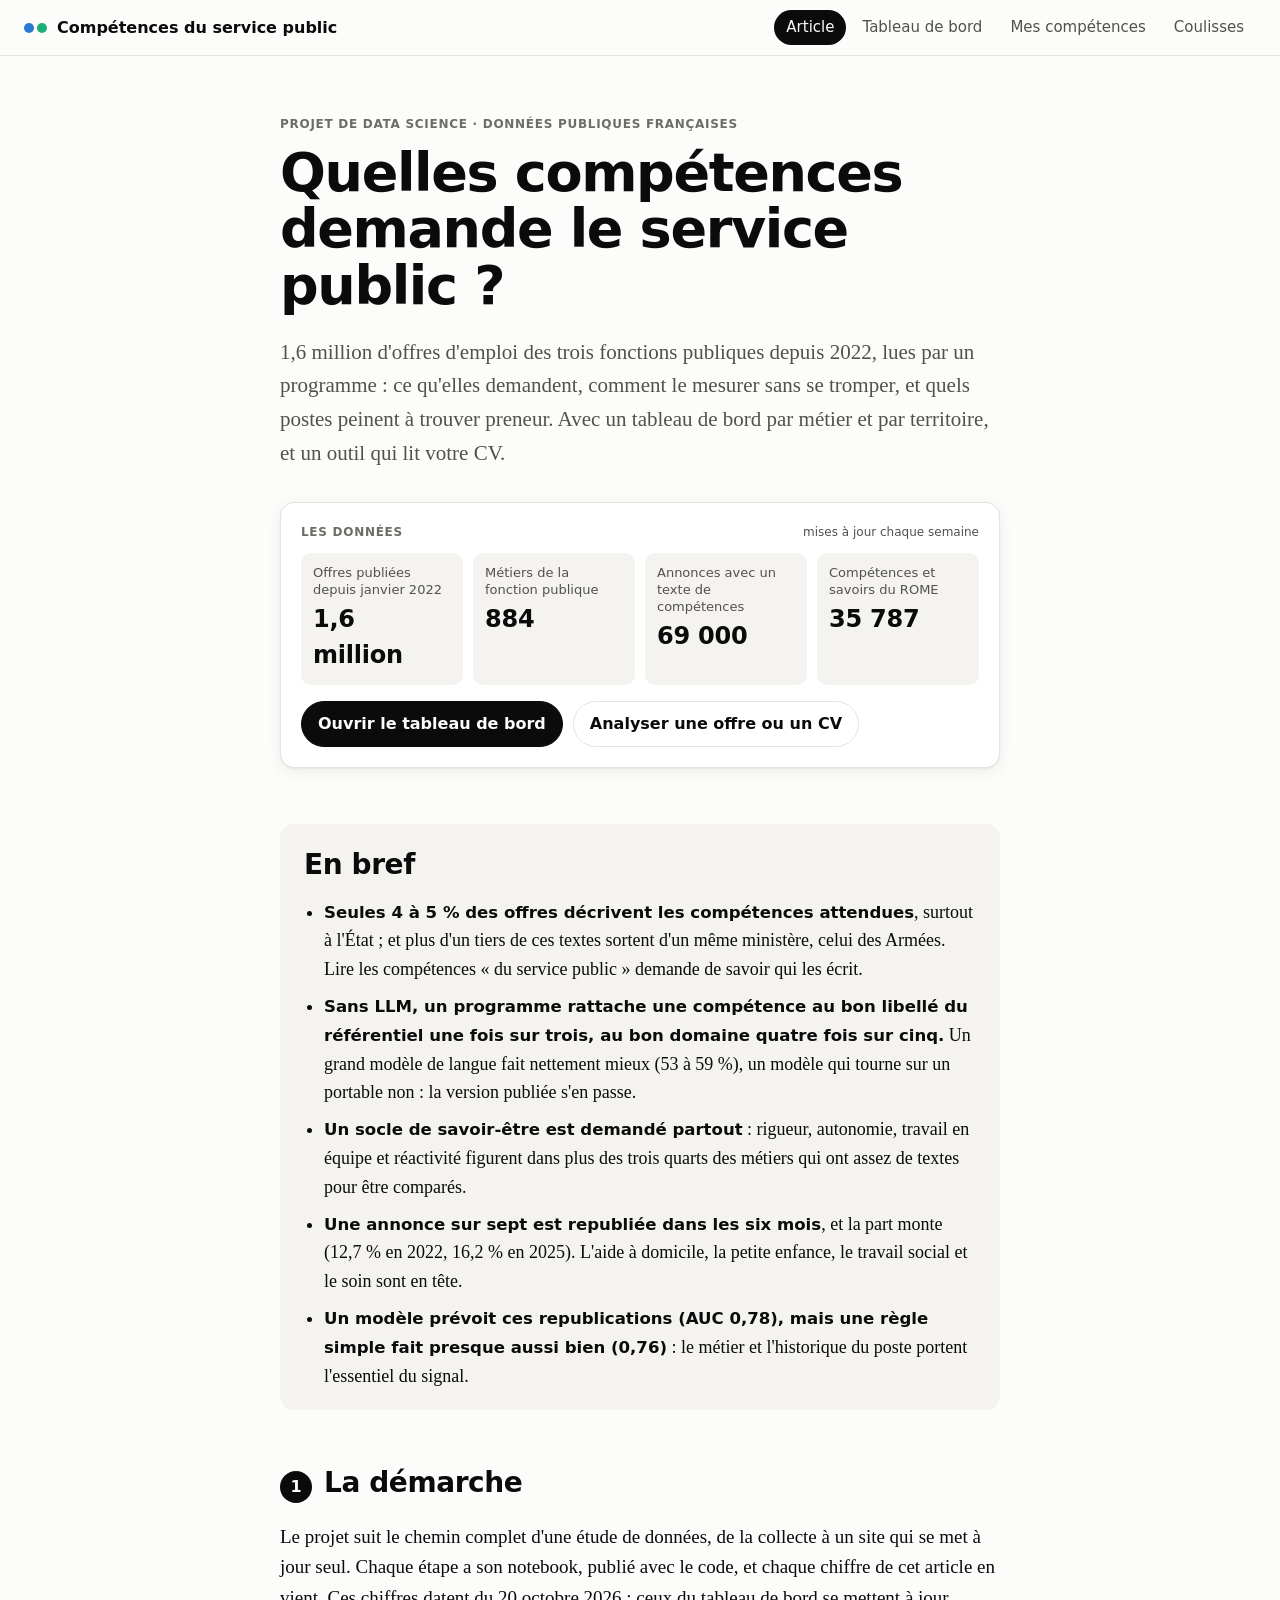
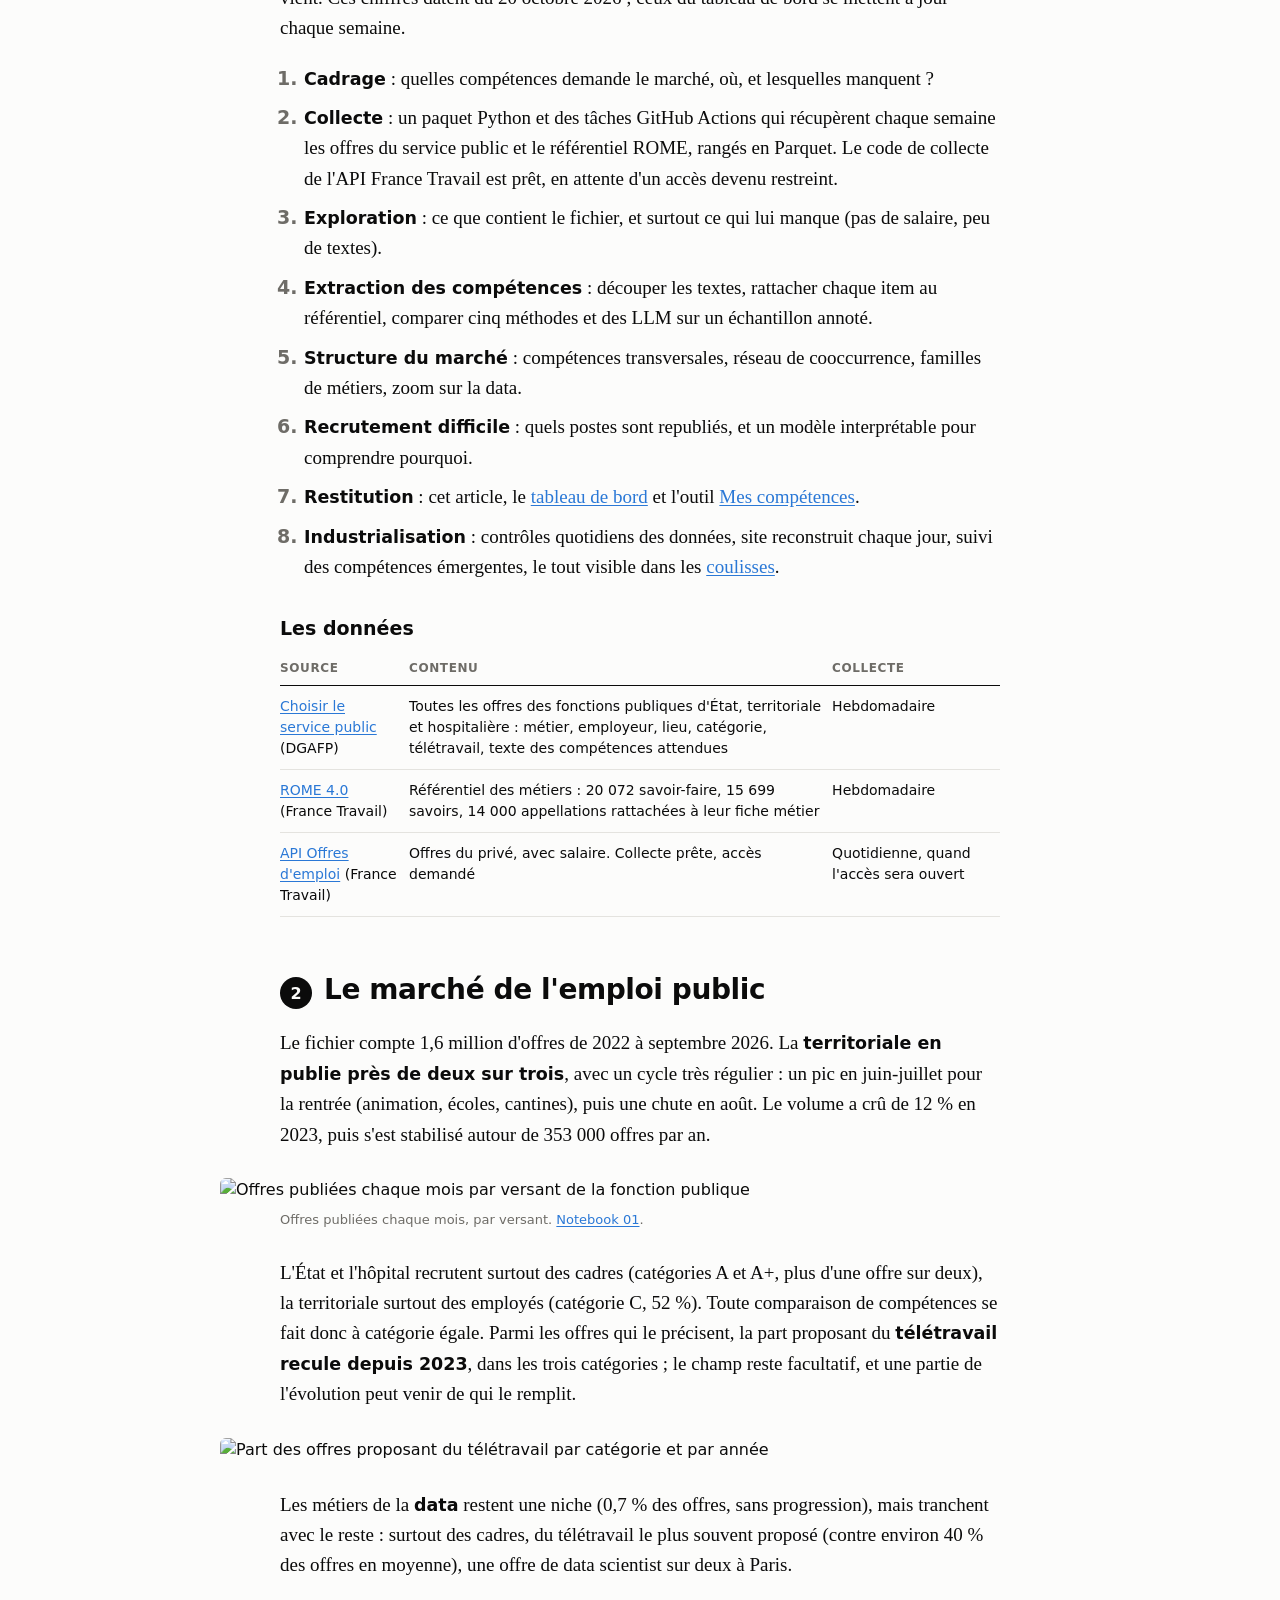
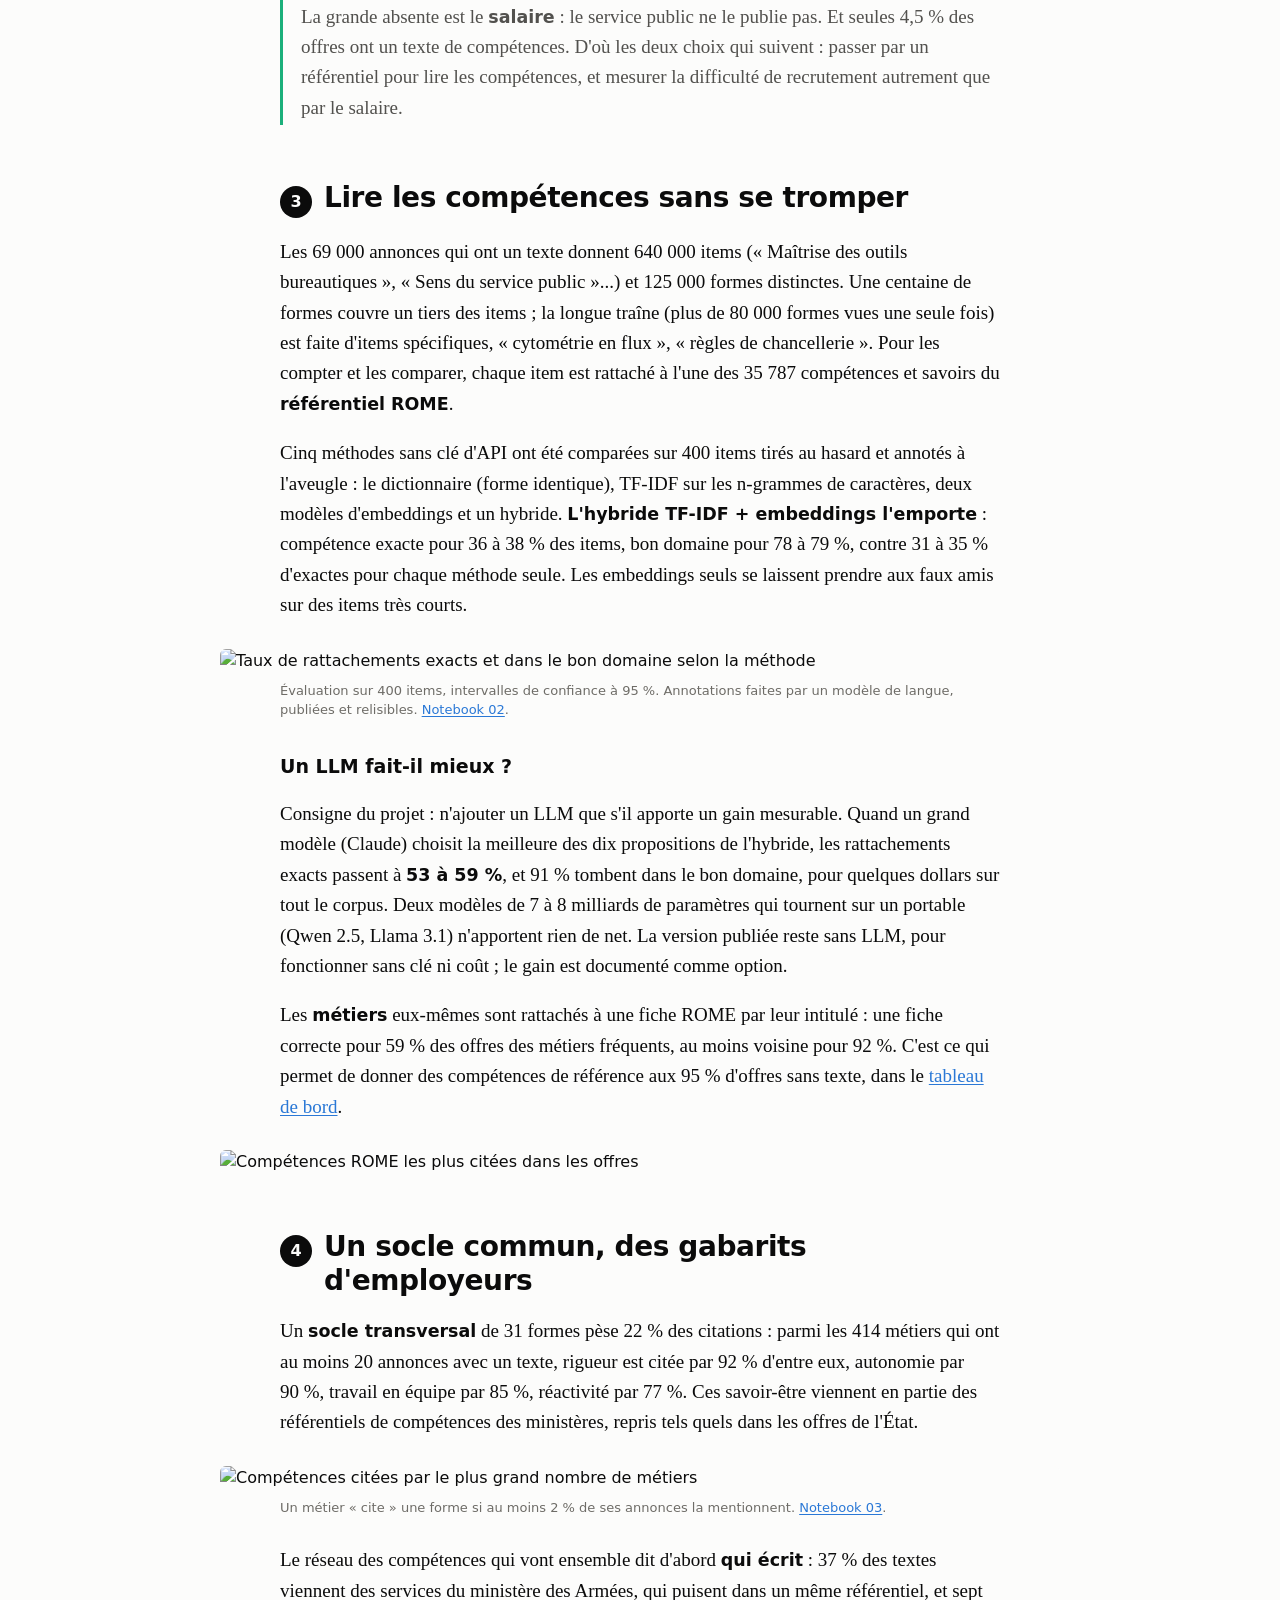
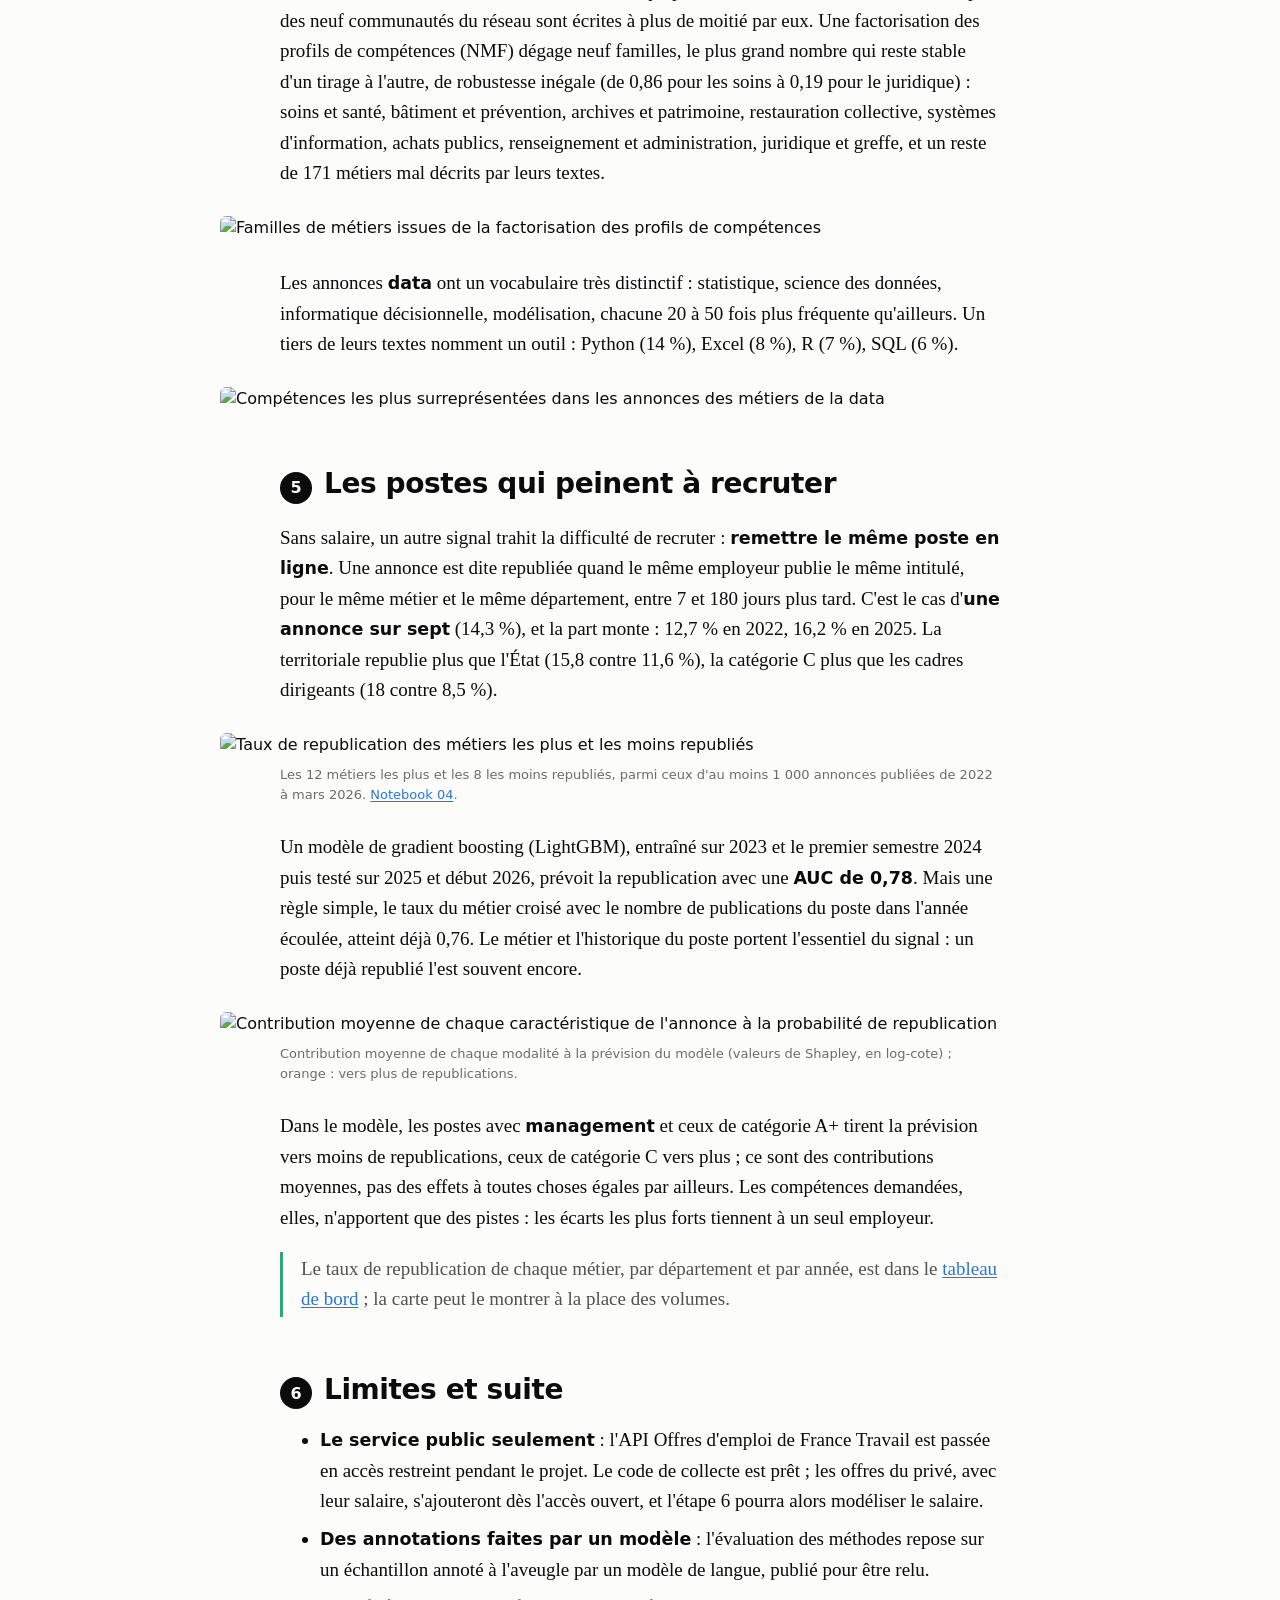
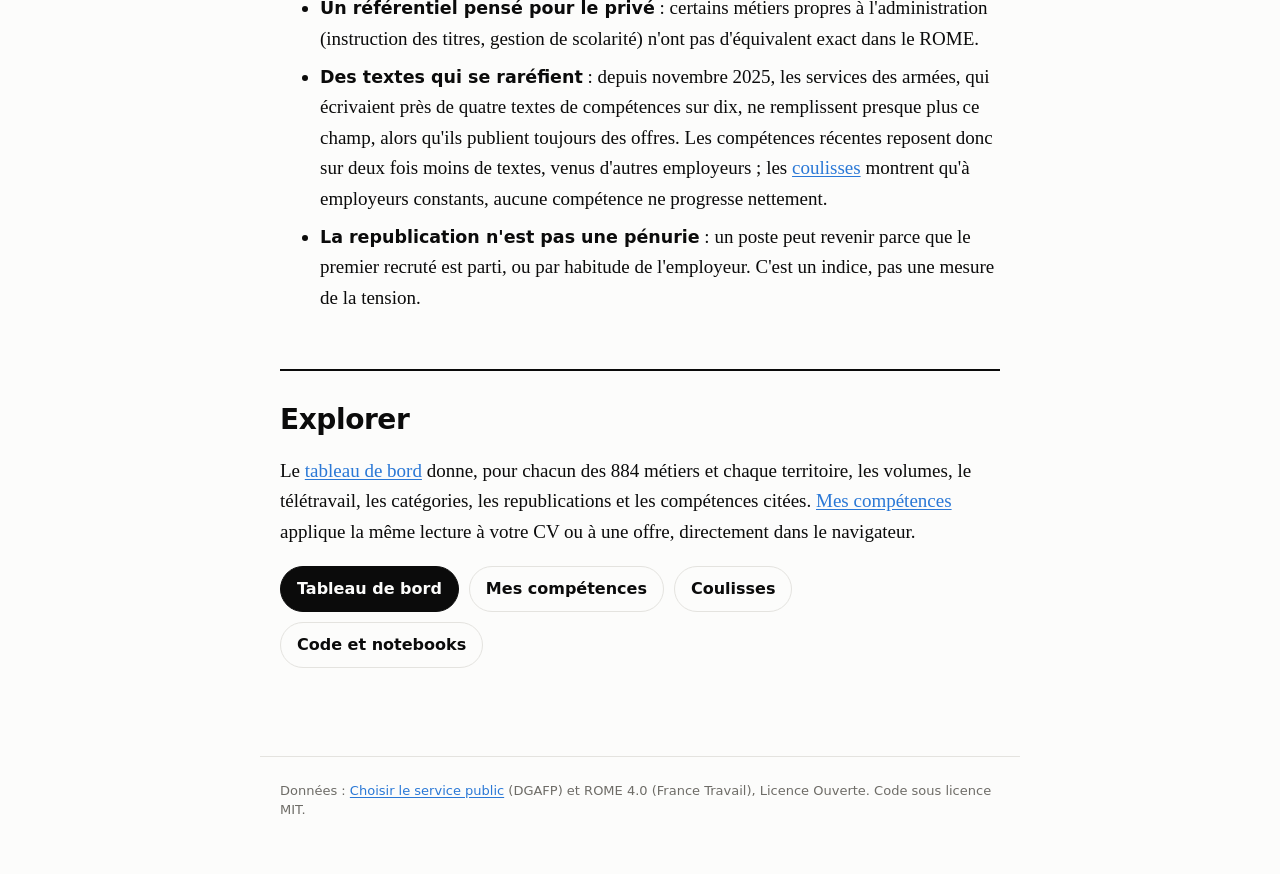
==== commit 0c7983f8: "Suivi : contrôles quotidiens des données, dérive des compétences, page Coulisses (étape 8) Workflow " ====
--- a/site/index.html
+++ b/site/index.html
@@ -16,6 +16,7 @@
       <a href="index.html" aria-current="page">Article</a>
       <a href="tableau.html">Tableau de bord</a>
       <a href="outil.html">Mes compétences</a>
+      <a href="suivi.html">Coulisses</a>
     </nav>
   </header>
 
@@ -65,7 +66,7 @@
         <li><b>Structure du marché</b> : compétences transversales, réseau de cooccurrence, familles de métiers, zoom sur la data.</li>
         <li><b>Recrutement difficile</b> : quels postes sont republiés, et un modèle interprétable pour comprendre pourquoi.</li>
         <li><b>Restitution</b> : cet article, le <a href="tableau.html">tableau de bord</a> et l'outil <a href="outil.html">Mes compétences</a>.</li>
-        <li><b>Industrialisation</b> : contrôles des données, mise à jour automatique, suivi des compétences émergentes.</li>
+        <li><b>Industrialisation</b> : contrôles quotidiens des données, site reconstruit chaque jour, suivi des compétences émergentes, le tout visible dans les <a href="suivi.html">coulisses</a>.</li>
       </ol>
 
       <h3>Les données</h3>
@@ -151,6 +152,7 @@
         <li><b>Le service public seulement</b>&nbsp;: l'API Offres d'emploi de France Travail est passée en accès restreint pendant le projet. Le code de collecte est prêt&nbsp;; les offres du privé, avec leur salaire, s'ajouteront dès l'accès ouvert, et l'étape 6 pourra alors modéliser le salaire.</li>
         <li><b>Des annotations faites par un modèle</b>&nbsp;: l'évaluation des méthodes repose sur un échantillon annoté à l'aveugle par un modèle de langue, publié pour être relu.</li>
         <li><b>Un référentiel pensé pour le privé</b>&nbsp;: certains métiers propres à l'administration (instruction des titres, gestion de scolarité) n'ont pas d'équivalent exact dans le ROME.</li>
+        <li><b>Des textes qui se raréfient</b>&nbsp;: depuis novembre 2025, les services des armées, qui écrivaient près de quatre textes de compétences sur dix, ne remplissent presque plus ce champ, alors qu'ils publient toujours des offres. Les compétences récentes reposent donc sur deux fois moins de textes, venus d'autres employeurs&nbsp;; les <a href="suivi.html">coulisses</a> montrent qu'à employeurs constants, aucune compétence ne progresse nettement.</li>
         <li><b>La republication n'est pas une pénurie</b>&nbsp;: un poste peut revenir parce que le premier recruté est parti, ou par habitude de l'employeur. C'est un indice, pas une mesure de la tension.</li>
       </ul>
     </section>
@@ -161,6 +163,7 @@
       <div class="liens">
         <a class="bouton" href="tableau.html">Tableau de bord</a>
         <a class="bouton secondaire" href="outil.html">Mes compétences</a>
+        <a class="bouton secondaire" href="suivi.html">Coulisses</a>
         <a class="bouton secondaire" href="https://github.com/nitescuale/offres-emploi-competences">Code et notebooks</a>
       </div>
     </section>
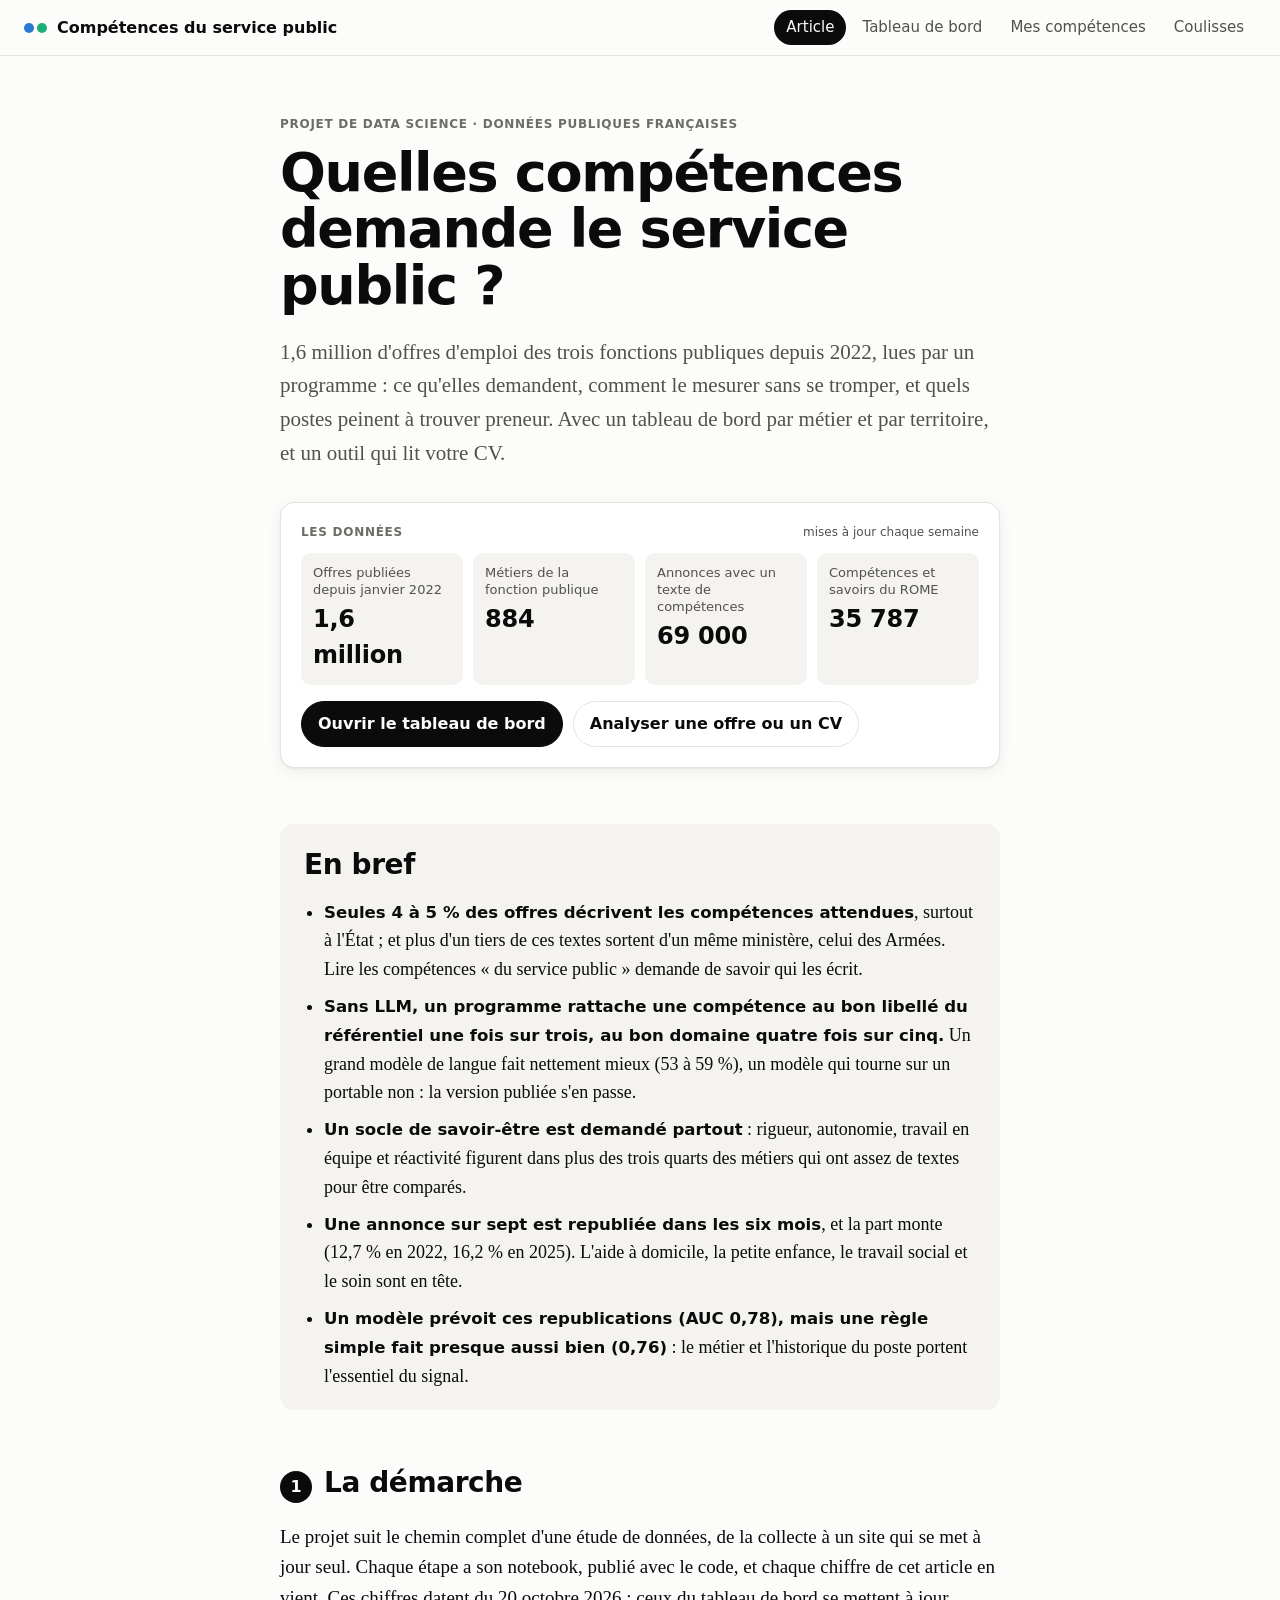
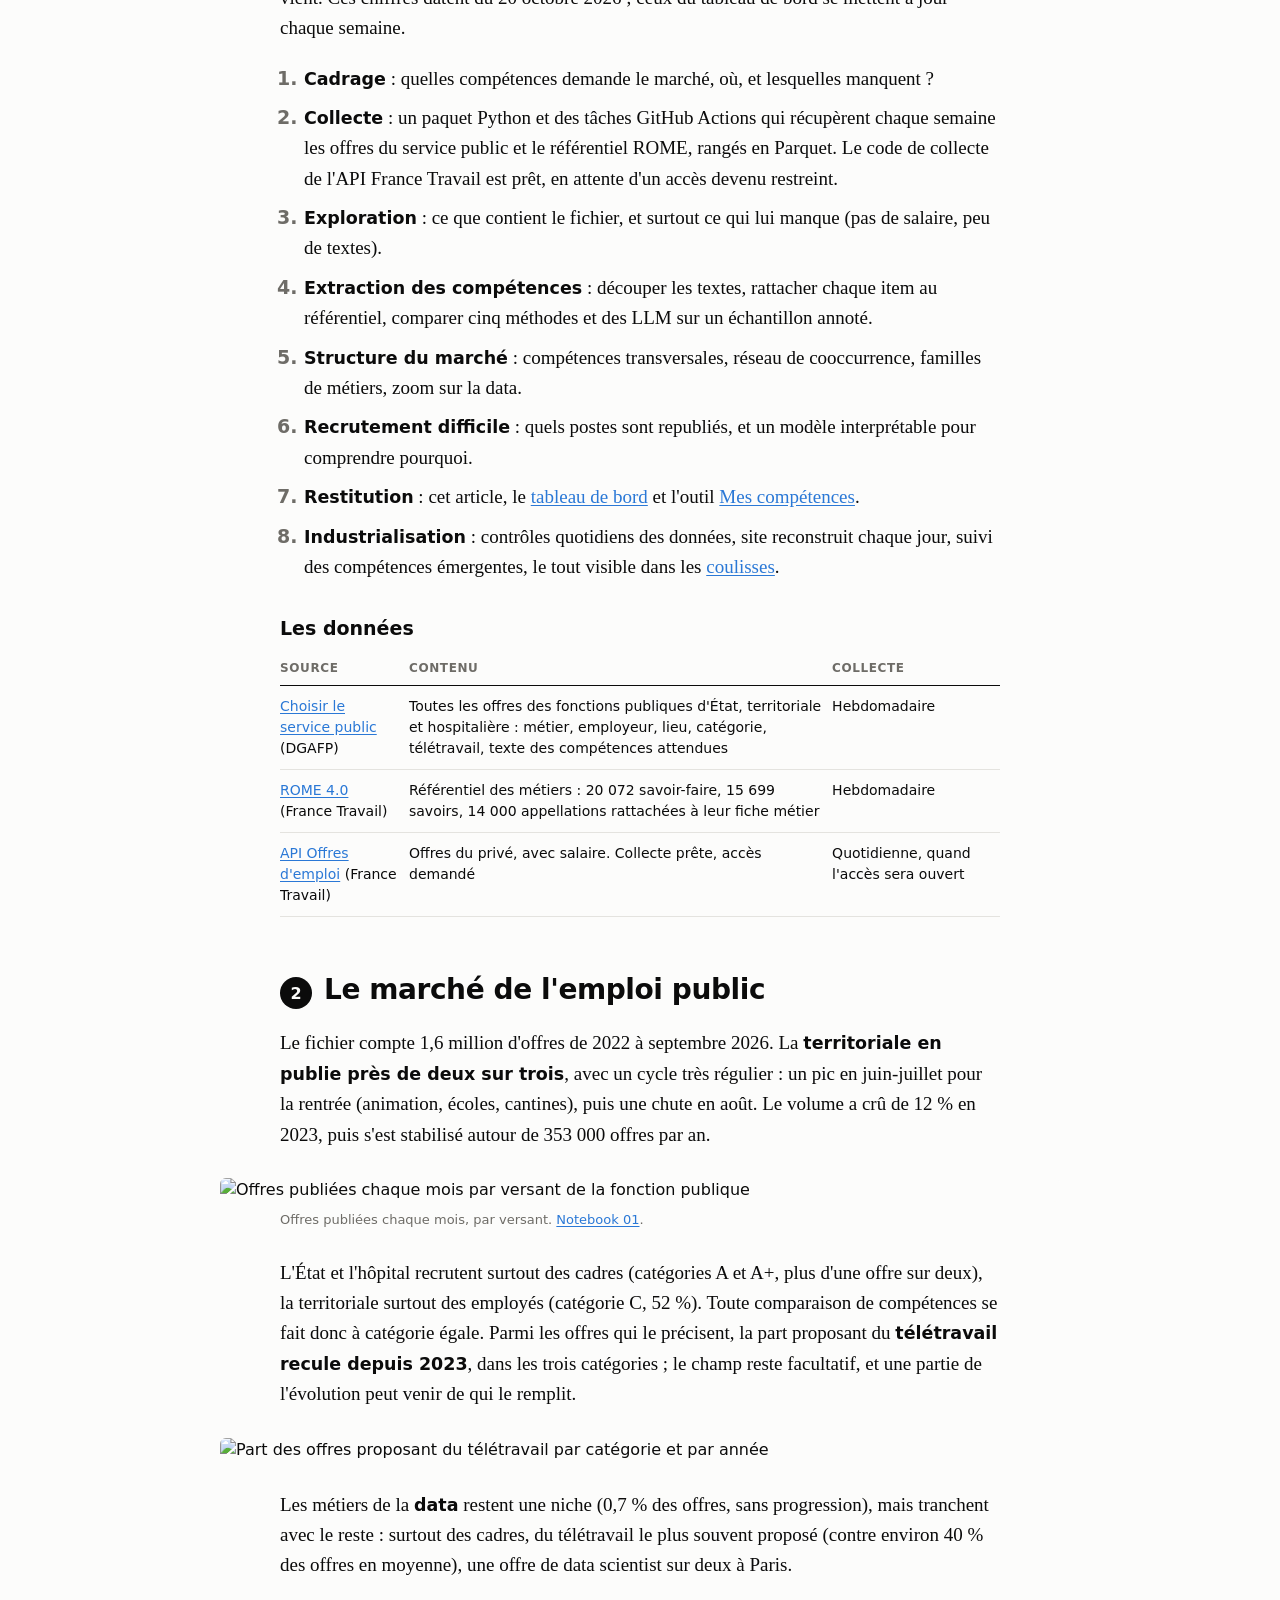
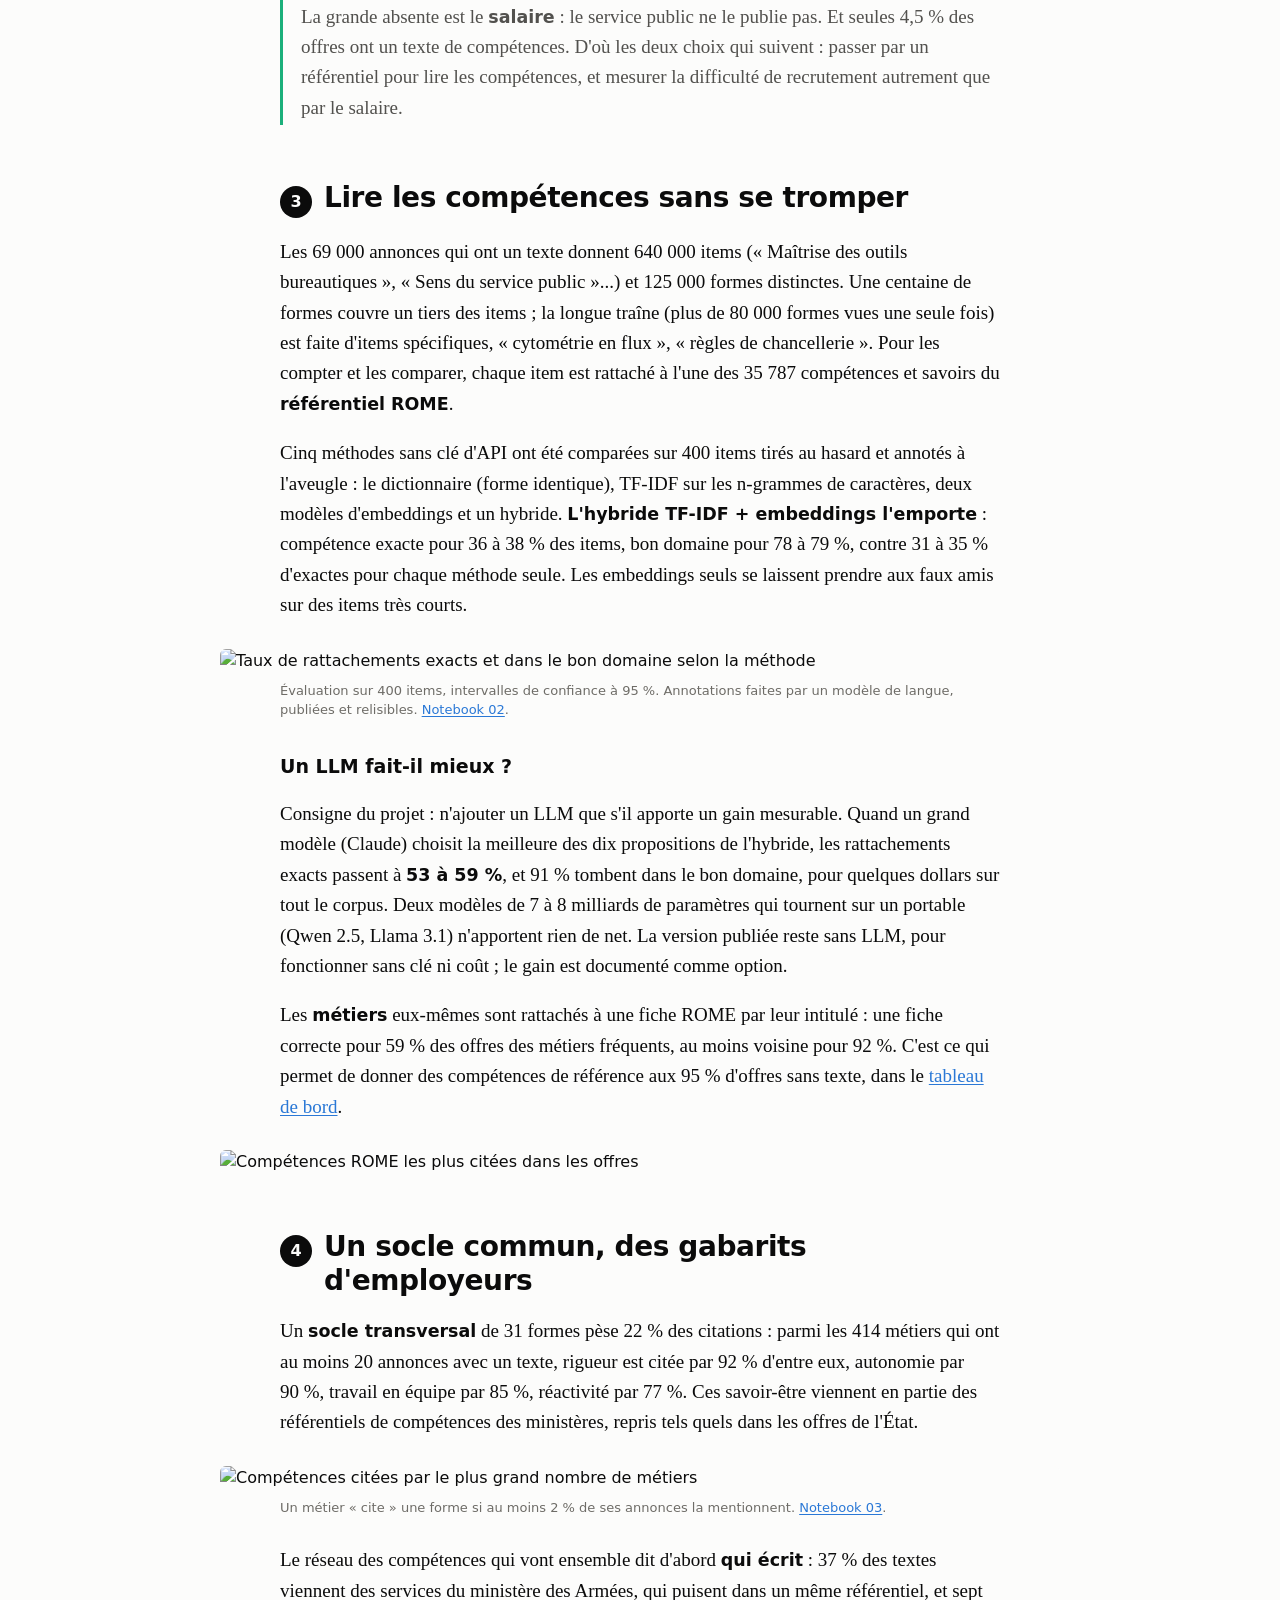
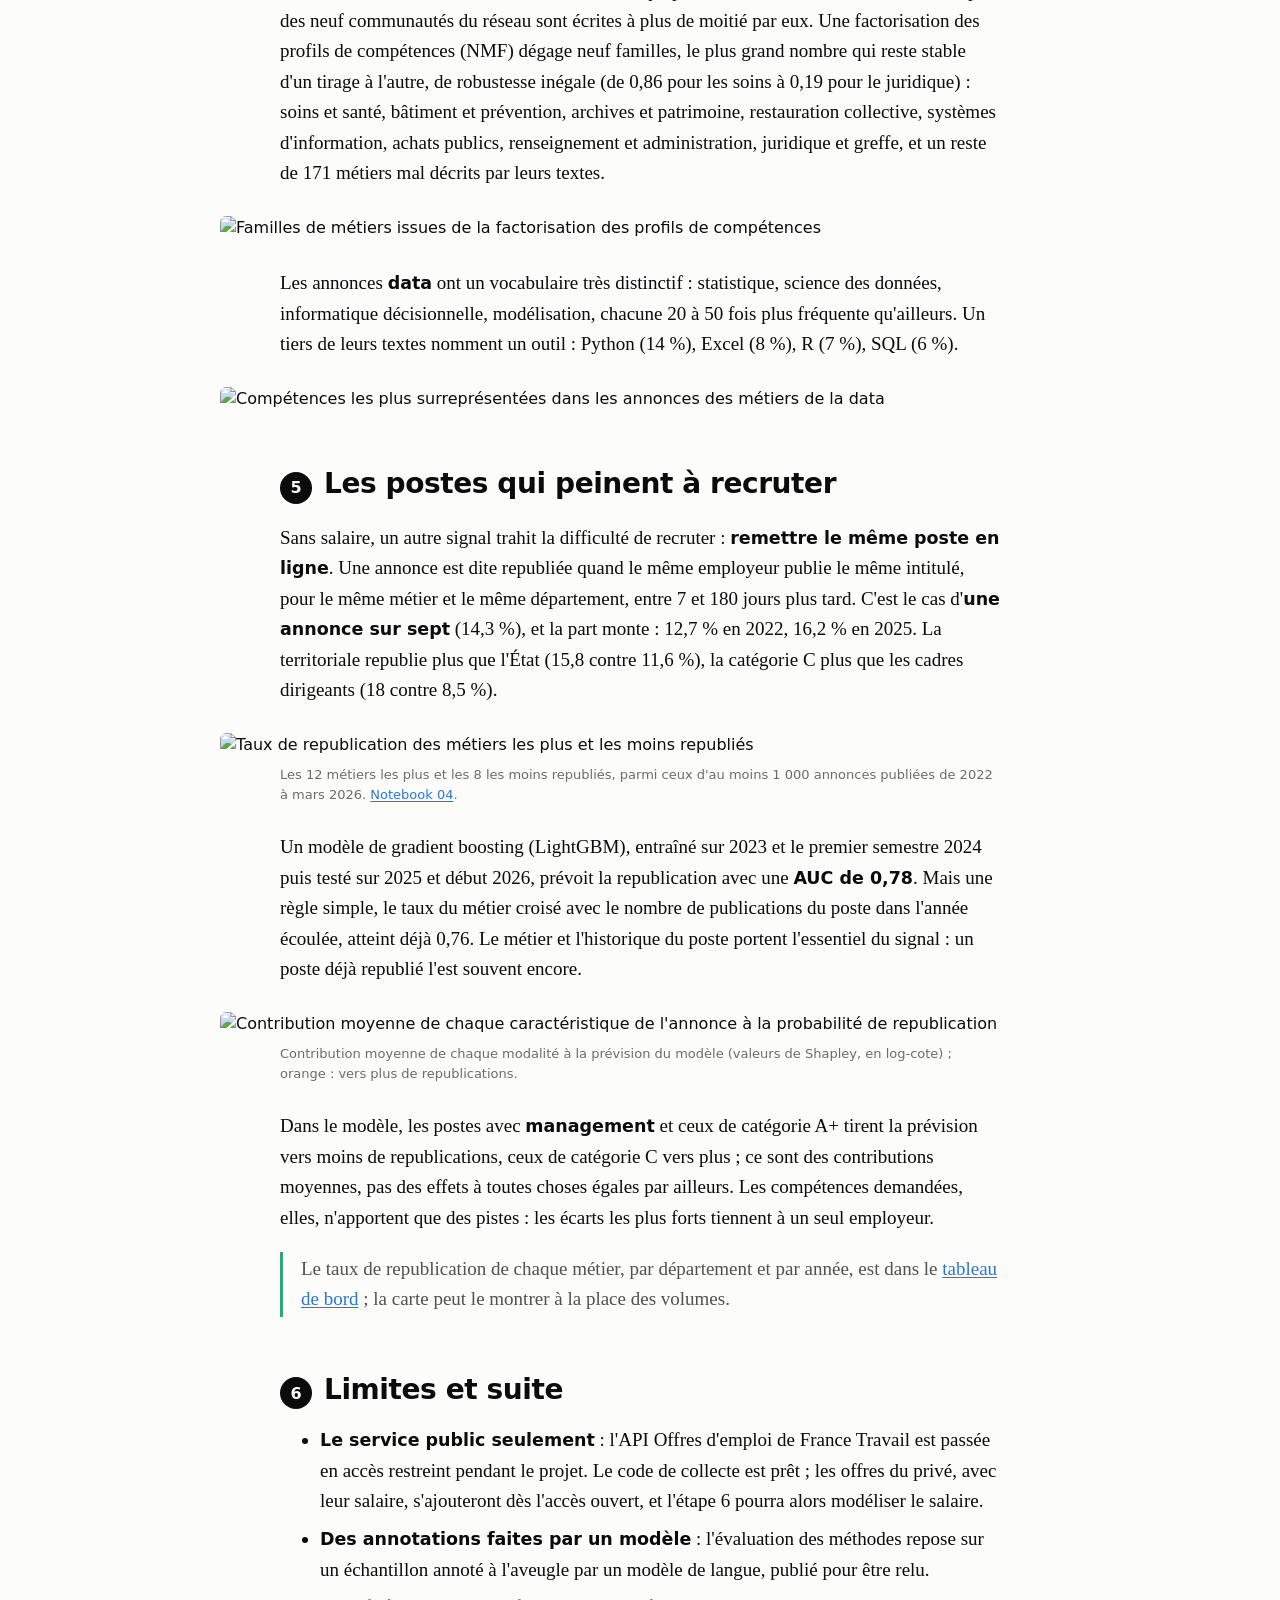
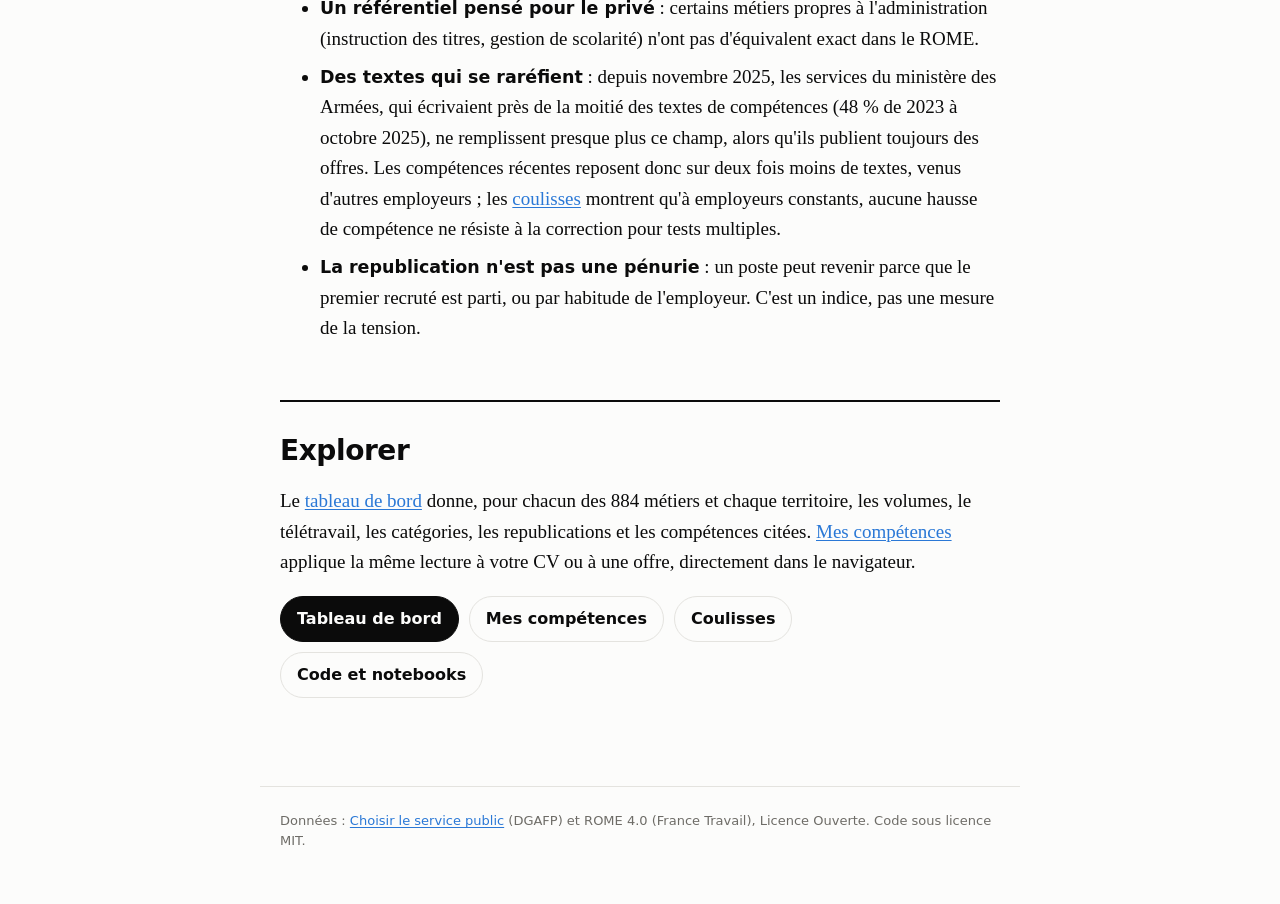
==== commit 48584023: "Suivi : corrections de relecture - workflow : extra site (numpy), historique téléchargé sans masquer" ====
--- a/site/index.html
+++ b/site/index.html
@@ -152,7 +152,7 @@
         <li><b>Le service public seulement</b>&nbsp;: l'API Offres d'emploi de France Travail est passée en accès restreint pendant le projet. Le code de collecte est prêt&nbsp;; les offres du privé, avec leur salaire, s'ajouteront dès l'accès ouvert, et l'étape 6 pourra alors modéliser le salaire.</li>
         <li><b>Des annotations faites par un modèle</b>&nbsp;: l'évaluation des méthodes repose sur un échantillon annoté à l'aveugle par un modèle de langue, publié pour être relu.</li>
         <li><b>Un référentiel pensé pour le privé</b>&nbsp;: certains métiers propres à l'administration (instruction des titres, gestion de scolarité) n'ont pas d'équivalent exact dans le ROME.</li>
-        <li><b>Des textes qui se raréfient</b>&nbsp;: depuis novembre 2025, les services des armées, qui écrivaient près de quatre textes de compétences sur dix, ne remplissent presque plus ce champ, alors qu'ils publient toujours des offres. Les compétences récentes reposent donc sur deux fois moins de textes, venus d'autres employeurs&nbsp;; les <a href="suivi.html">coulisses</a> montrent qu'à employeurs constants, aucune compétence ne progresse nettement.</li>
+        <li><b>Des textes qui se raréfient</b>&nbsp;: depuis novembre 2025, les services du ministère des Armées, qui écrivaient près de la moitié des textes de compétences (48&nbsp;% de 2023 à octobre 2025), ne remplissent presque plus ce champ, alors qu'ils publient toujours des offres. Les compétences récentes reposent donc sur deux fois moins de textes, venus d'autres employeurs&nbsp;; les <a href="suivi.html">coulisses</a> montrent qu'à employeurs constants, aucune hausse de compétence ne résiste à la correction pour tests multiples.</li>
         <li><b>La republication n'est pas une pénurie</b>&nbsp;: un poste peut revenir parce que le premier recruté est parti, ou par habitude de l'employeur. C'est un indice, pas une mesure de la tension.</li>
       </ul>
     </section>
